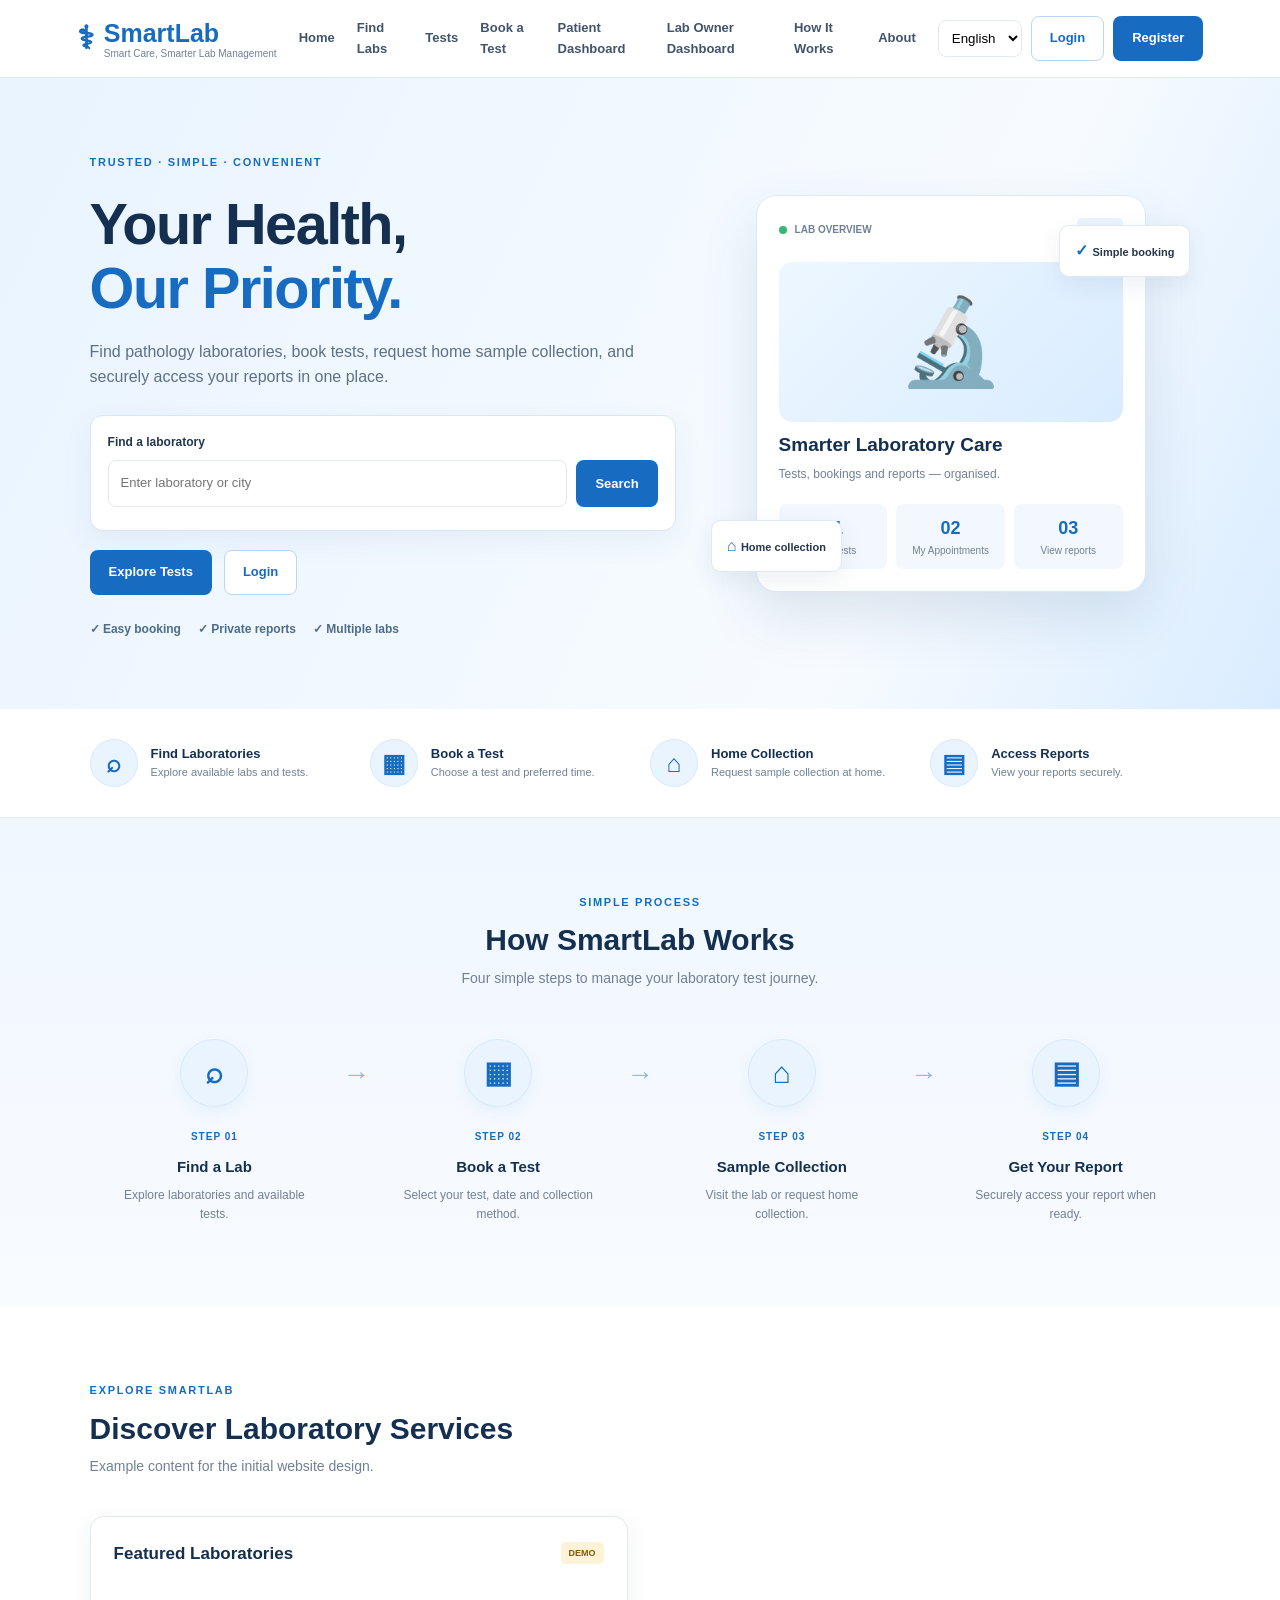
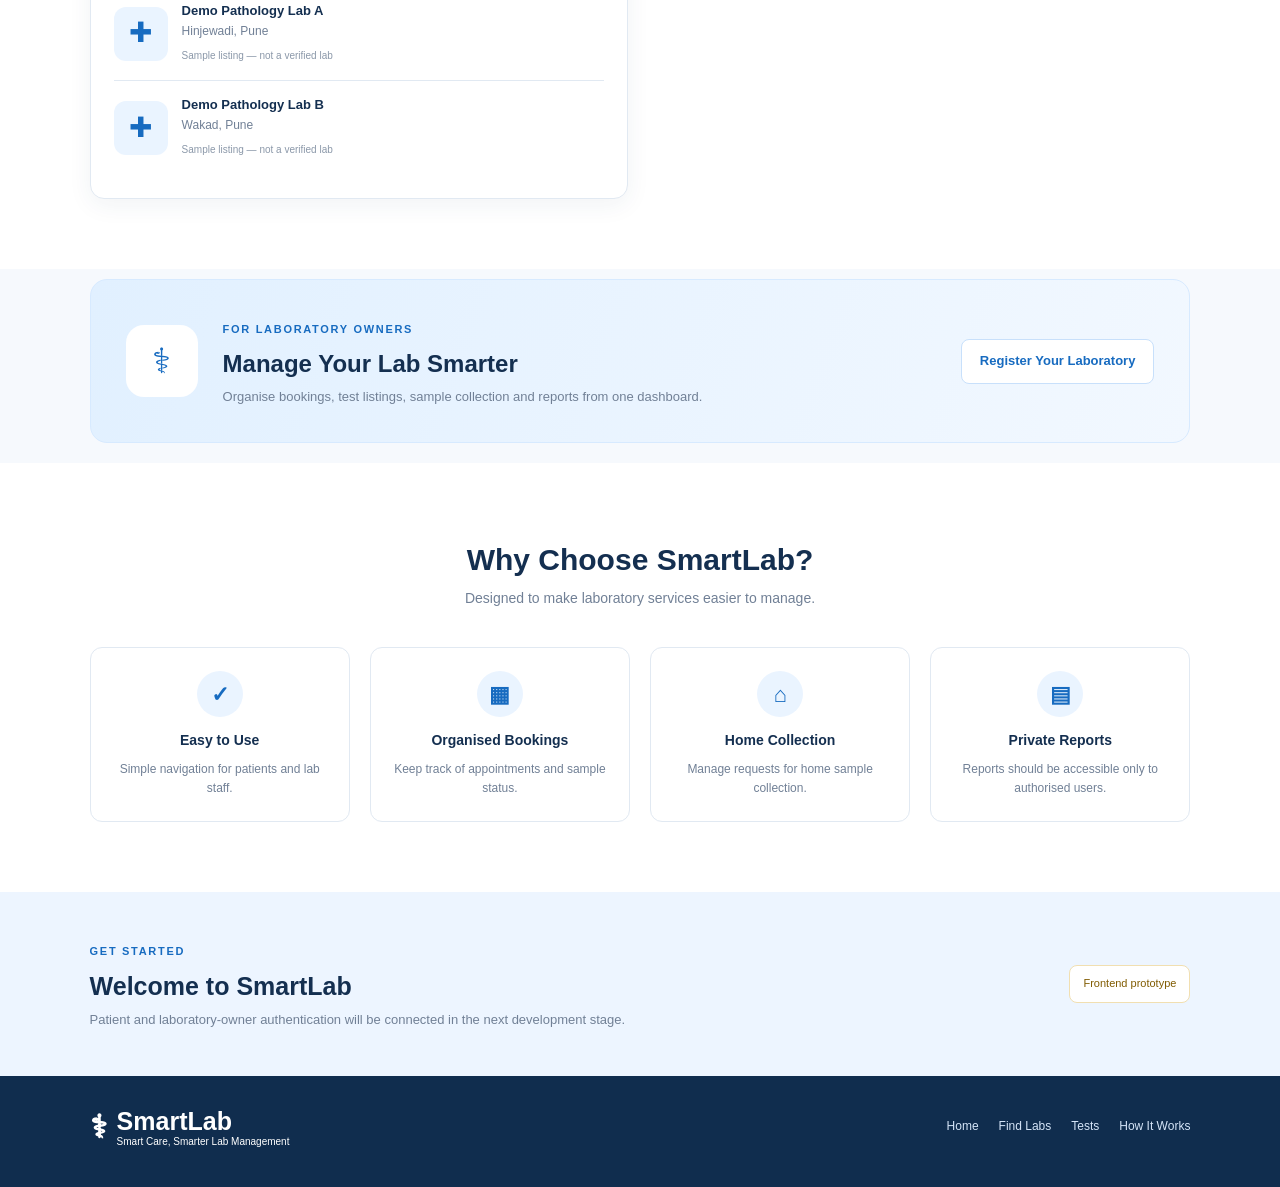
==== index.html @ 3036a4c1 "Update index.html" ====
<!DOCTYPE html>
<html lang="en">
<link rel="stylesheet" href="style.css">
<head>
  <meta charset="UTF-8">
  <meta name="viewport" content="width=device-width, initial-scale=1.0">
  <title>SmartLab | Smart Healthcare</title>
  <link rel="stylesheet" href="style.css">
</head>
  <script src="script.js"></script>
</body>
</html>
<body>

<header class="navbar">
  <a class="logo" href="#home">
    <span class="logo-icon">⚕</span>
    <span>SmartLab<small>Smart Care, Smarter Lab Management</small></span>
  </a>

  
<nav>
  <a href="#home" data-translate="home">Home</a>
  <a href="#labs" data-translate="findLabs">Find Labs</a>
  <a href="tests.html" data-translate="tests">Tests</a>
  <a href="booking.html" data-translate="bookTest">Book a Test</a>
  <a href="patient-dashboard.html" data-translate="patientDashboard">Patient Dashboard</a>
  <a href="lab-dashboard.html" data-translate="labDashboard">Lab Owner Dashboard</a>
  <a href="#workflow" data-translate="howItWorks">How It Works</a>
  <a href="#about" data-translate="about">About</a>
</nav>


  <div class="nav-actions">
   
<select id="languageSelect" aria-label="Select language">
  <option value="en">English</option>
  <option value="mr">मराठी</option>
  <option value="hi">हिन्दी</option>
</select>

    <a class="btn outline" href="#login">Login</a>
    <a class="btn primary" href="#login">Register</a>
  </div>
</header>

<main>
  <section class="hero" id="home">
    <div class="hero-content">
      <span class="eyebrow">TRUSTED · SIMPLE · CONVENIENT</span>
      
<h1 data-translate="heading">Your Health,<br><span>Our Priority.</span></h1>

<p data-translate="description">
  Find pathology laboratories, book tests, request home sample collection, and securely access your reports in one place.
</p>


      <div class="search-panel">
        <label for="labSearch">Find a laboratory</label>
        <div class="search-row">
          <input id="labSearch" type="text" placeholder="Enter laboratory or city">
          <button class="btn primary" id="searchButton">Search</button>
        </div>
        <small id="searchMessage" aria-live="polite"></small>
      </div>

      <div class="hero-actions">
        <a class="btn primary" href="tests.html" data-translate="bookTest">Explore Tests</a>
        <a class="btn outline" href="#login" data-translate="login">Login</a>
      </div>

      <div class="trust-line">
        <span>✓ Easy booking</span>
        <span>✓ Private reports</span>
        <span>✓ Multiple labs</span>
      </div>
    </div>

    <div class="hero-visual">
      <div class="visual-circle"></div>
      <div class="lab-illustration">
        <div class="illustration-top">
          <span class="status-dot"></span>
          <span>LAB OVERVIEW</span>
          <span class="live-label">DEMO</span>
        </div>
        <div class="microscope">🔬</div>
        <div class="visual-title">Smarter Laboratory Care</div>
        <p>Tests, bookings and reports — organised.</p>
        <div class="mini-stats">
          <div><strong>01</strong><small>Book tests</small></div>
          <div><strong>02</strong><small>My Appointments</small></div>
          <div><strong>03</strong><small>View reports</small></div>
        </div>
      </div>
      <div class="floating-card card-one">✓ <span>Simple booking</span></div>
      <div class="floating-card card-two">⌂ <span>Home collection</span></div>
    </div>
  </section>

  <section class="quick-features">
    <article><span class="feature-icon">⌕</span><div><h3>Find Laboratories</h3><p>Explore available labs and tests.</p></div></article>
    <article><span class="feature-icon">▦</span><div><h3>Book a Test</h3><p>Choose a test and preferred time.</p></div></article>
    <article><span class="feature-icon">⌂</span><div><h3>Home Collection</h3><p>Request sample collection at home.</p></div></article>
    <article><span class="feature-icon">▤</span><div><h3>Access Reports</h3><p>View your reports securely.</p></div></article>
  </section>

  <section class="section workflow-section" id="workflow">
    <div class="section-heading">
      <span class="eyebrow">SIMPLE PROCESS</span>
      <h2 data-translate="howItWorks">How SmartLab Works</h2>
      <p>Four simple steps to manage your laboratory test journey.</p>
    </div>

    <div class="workflow">
      <article class="step">
        <div class="step-icon">⌕</div>
        <span class="step-number">STEP 01</span>
        <h3>Find a Lab</h3>
        <p>Explore laboratories and available tests.</p>
      </article>

      <div class="step-arrow" aria-hidden="true">→</div>

      <article class="step">
        <div class="step-icon">▦</div>
        <span class="step-number">STEP 02</span>
        <h3>Book a Test</h3>
        <p>Select your test, date and collection method.</p>
      </article>

      <div class="step-arrow" aria-hidden="true">→</div>

      <article class="step">
        <div class="step-icon">⌂</div>
        <span class="step-number">STEP 03</span>
        <h3>Sample Collection</h3>
        <p>Visit the lab or request home collection.</p>
      </article>

      <div class="step-arrow" aria-hidden="true">→</div>

      <article class="step">
        <div class="step-icon">▤</div>
        <span class="step-number">STEP 04</span>
        <h3>Get Your Report</h3>
        <p>Securely access your report when ready.</p>
      </article>
    </div>
  </section>

  <section class="section discovery-section" id="labs">
    <div class="section-heading left-heading">
      <span class="eyebrow">EXPLORE SMARTLAB</span>
      <h2>Discover Laboratory Services</h2>
      <p>Example content for the initial website design.</p>
    </div>

    <div class="discovery-grid">
      <div class="panel">
        <div class="panel-heading">
          <h3>Featured Laboratories</h3>
          <span class="demo-badge">DEMO</span>
        </div>
        <article class="lab-card">
          <div class="lab-symbol">✚</div>
          <div class="lab-info">
            <h4>Demo Pathology Lab A</h4>
            <p>Hinjewadi, Pune</p>
            <small>Sample listing — not a verified lab</small>
          </div>
        </article>
        <article class="lab-card">
          <div class="lab-symbol">✚</div>
          <div class="lab-info">
            <h4>Demo Pathology Lab B</h4>
            <p>Wakad, Pune</p>
            <small>Sample listing — not a verified lab</small>
          </div>
        </article>
      </div>

      
    </div>
  </section>

  <section class="owner-banner" id="about">
    <div class="owner-symbol">⚕</div>
    <div>
      <span class="eyebrow">FOR LABORATORY OWNERS</span>
      <h2>Manage Your Lab Smarter</h2>
      <p>Organise bookings, test listings, sample collection and reports from one dashboard.</p>
    </div>
    <a href="#login" class="btn white-btn">Register Your Laboratory</a>
  </section>

  <section class="section benefits">
    <div class="section-heading">
      <h2>Why Choose SmartLab?</h2>
      <p>Designed to make laboratory services easier to manage.</p>
    </div>
    <div class="benefit-grid">
      <article><span>✓</span><h3>Easy to Use</h3><p>Simple navigation for patients and lab staff.</p></article>
      <article><span>▦</span><h3>Organised Bookings</h3><p>Keep track of appointments and sample status.</p></article>
      <article><span>⌂</span><h3>Home Collection</h3><p>Manage requests for home sample collection.</p></article>
      <article><span>▤</span><h3>Private Reports</h3><p>Reports should be accessible only to authorised users.</p></article>
    </div>
  </section>

  <section class="login-area" id="login">
    <div>
      <span class="eyebrow">GET STARTED</span>
      <h2>Welcome to SmartLab</h2>
      <p>Patient and laboratory-owner authentication will be connected in the next development stage.</p>
    </div>
    <span class="setup-label">Frontend prototype</span>
  </section>
</main>

<footer>
  <div class="footer-main">
    <a class="logo footer-logo" href="#home">
      <span class="logo-icon">⚕</span>
      <span>SmartLab<small>Smart Care, Smarter Lab Management</small></span>
    </a>
    <div class="footer-links">
  <a href="#home" data-translate="home">Home</a>
  <a href="#labs" data-translate="findLabs">Find Labs</a>
  <a href="tests.html" data-translate="tests">Tests</a>
  <a href="#workflow" data-translate="howItWorks">How It Works</a>
</div>
  </div>
  <div
---- style.css ----
* {
  box-sizing: border-box;
  margin: 0;
  padding: 0;
}

:root {
  --blue: #176bc0;
  --blue-dark: #103c68;
  --navy: #142f50;
  --pale: #eaf4ff;
  --bg: #f6f9fd;
  --white: #ffffff;
  --text: #25364d;
  --muted: #718096;
  --border: #e1e9f2;
}

html {
  scroll-behavior: smooth;
  scroll-padding-top: 95px;
}

body {
  font-family: "Segoe UI", Arial, sans-serif;
  color: var(--text);
  background: var(--bg);
  line-height: 1.6;
}

a {
  text-decoration: none;
  color: inherit;
}

.navbar {
  min-height: 78px;
  padding: 14px 6%;
  display: flex;
  align-items: center;
  justify-content: space-between;
  gap: 22px;
  background: white;
  border-bottom: 1px solid var(--border);
  position: sticky;
  top: 0;
  z-index: 10;
}

.logo {
  display: flex;
  align-items: center;
  gap: 10px;
  color: var(--blue);
  font-size: 25px;
  font-weight: 800;
  line-height: 1.2;
  white-space: nowrap;
}

.logo-icon {
  font-size: 32px;
}

.logo small {
  display: block;
  font-size: 10px;
  font-weight: 500;
  color: var(--muted);
  letter-spacing: 0;
}

.navbar nav {
  display: flex;
  gap: 22px;
  align-items: center;
}

.navbar nav a {
  font-size: 13px;
  font-weight: 600;
  color: #42546b;
}

.navbar nav a:hover,
.footer-links a:hover {
  color: var(--blue);
}

.nav-actions {
  display: flex;
  align-items: center;
  gap: 9px;
}

#languageSelect {
  max-width: 125px;
  padding: 9px;
  border: 1px solid var(--border);
  border-radius: 8px;
  background: white;
}

.btn {
  display: inline-flex;
  justify-content: center;
  align-items: center;
  padding: 11px 18px;
  border-radius: 8px;
  font-size: 13px;
  font-weight: 700;
  cursor: pointer;
  transition: 0.2s ease;
  border: 1px solid transparent;
}

.btn:hover {
  transform: translateY(-2px);
}

.primary {
  color: white;
  background: var(--blue);
}

.primary:hover {
  background: #10579e;
}

.outline {
  color: var(--blue);
  background: white;
  border-color: #b9d7f8;
}

.hero {
  padding: 70px 7%;
  display: grid;
  grid-template-columns: 1.1fr 0.9fr;
  gap: 35px;
  align-items: center;
  overflow: hidden;
  background: linear-gradient(115deg, #e9f4ff, #f7fbff 70%, #d9ecff);
}

.hero-content {
  max-width: 630px;
}

.eyebrow {
  color: var(--blue);
  font-size: 11px;
  font-weight: 800;
  letter-spacing: 1.7px;
}

.hero h1 {
  color: var(--navy);
  font-size: clamp(38px, 4.5vw, 58px);
  line-height: 1.12;
  margin: 18px 0;
  letter-spacing: -1.5px;
}

.hero h1 span {
  color: var(--blue);
}

.hero-content > p {
  color: #5e7087;
  font-size: 16px;
  max-width: 560px;
  margin-bottom: 25px;
}

.search-panel {
  background: white;
  padding: 17px;
  border: 1px solid #d8e7f7;
  border-radius: 13px;
  box-shadow: 0 10px 30px #315b8a12;
}

.search-panel label {
  display: block;
  font-size: 12px;
  font-weight: 700;
  margin-bottom: 8px;
}

.search-row {
  display: flex;
  gap: 9px;
}

.search-row input {
  width: 100%;
  min-width: 0;
  padding: 12px;
  border: 1px solid var(--border);
  border-radius: 8px;
  outline-color: var(--blue);
  font: inherit;
  font-size: 13px;
}

#searchMessage {
  display: block;
  color: var(--muted);
  margin-top: 6px;
}

.hero-actions {
  display: flex;
  flex-wrap: wrap;
  gap: 12px;
  margin-top: 19px;
}

.trust-line {
  display: flex;
  flex-wrap: wrap;
  gap: 17px;
  margin-top: 25px;
  color: #4e6c89;
  font-size: 12px;
  font-weight: 600;
}

.hero-visual {
  position: relative;
  min-height: 350px;
  display: flex;
  align-items: center;
  justify-content: center;
}

.visual-circle {
  position: absolute;
  width: 310px;
  height: 310px;
  border-radius: 50%;
  background: linear-gradient(135deg, #cbe6ff, #8bc9fa);
  opacity: 0.65;
}

.lab-illustration {
  position: relative;
  z-index: 1;
  width: min(100%, 390px);
  padding: 22px;
  background: white;
  border: 1px solid #dbeafa;
  border-radius: 20px;
  box-shadow: 0 25px 55px #23456c20;
}

.illustration-top {
  display: flex;
  align-items: center;
  gap: 8px;
  color: var(--muted);
  font-size: 10px;
  font-weight: 800;
}

.status-dot {
  width: 8px;
  height: 8px;
  border-radius: 50%;
  background: #35b77a;
}

.live-label {
  margin-left: auto;
  color: var(--blue);
  background: var(--pale);
  padding: 4px 8px;
  border-radius: 5px;
}

.microscope {
  margin: 20px 0 8px;
  padding: 12px;
  border-radius: 14px;
  text-align: center;
  background: linear-gradient(135deg, #edf7ff, #d9ecff);
  font-size: 85px;
}

.visual-title {
  font-size: 19px;
  font-weight: 800;
  color: var(--navy);
}

.lab-illustration > p {
  font-size: 12px;
  color: var(--muted);
  margin-top: 4px;
}

.mini-stats {
  display: grid;
  grid-template-columns: repeat(3, 1fr);
  gap: 9px;
  margin-top: 20px;
}

.mini-stats div {
  padding: 10px 5px;
  background: #f3f8fe;
  border-radius: 8px;
  text-align: center;
}

.mini-stats strong,
.mini-stats small {
  display: block;
}

.mini-stats strong {
  color: var(--blue);
  font-size: 18px;
}

.mini-stats small {
  color: var(--muted);
  font-size: 10px;
}

.floating-card {
  position: absolute;
  z-index: 2;
  background: white;
  padding: 12px 15px;
  border: 1px solid var(--border);
  border-radius: 10px;
  box-shadow: 0 8px 25px #23456c15;
  color: var(--blue);
  font-weight: 800;
}

.floating-card span {
  color: var(--text);
  font-size: 11px;
}

.card-one {
  top: 30px;
  right: 0;
}

.card-two {
  bottom: 20px;
  left: 0;
}

.quick-features {
  display: grid;
  grid-template-columns: repeat(4, 1fr);
  gap: 20px;
  padding: 30px 7%;
  background: white;
  border-bottom: 1px solid var(--border);
}

.quick-features article {
  display: flex;
  align-items: center;
  gap: 13px;
}

.feature-icon,
.step-icon {
  flex-shrink: 0;
  display: grid;
  place-items: center;
  color: var(--blue);
  background: var(--pale);
  border: 1px solid #d6eaff;
  border-radius: 50%;
  font-weight: 800;
}

.feature-icon {
  width: 48px;
  height: 48px;
  font-size: 25px;
}

.quick-features h3 {
  font-size: 13px;
  color: var(--navy);
}

.quick-features p {
  font-size: 11px;
  color: var(--muted);
}

.section {
  padding: 70px 7%;
}

.workflow-section {
  background: linear-gradient(180deg, #f0f7ff, #f8fbff);
}

.section-heading {
  text-align: center;
  margin: 0 auto 38px;
}

.section-heading h2,
.owner-banner h2,
.login-area h2 {
  color: var(--navy);
  font-size: 30px;
  margin: 8px 0;
  line-height: 1.25;
}

.section-heading > p {
  color: var(--muted);
  font-size: 14px;
}

.workflow {
  display: grid;
  grid-template-columns: 1fr auto 1fr auto 1fr auto 1fr;
  align-items: start;
  gap: 14px;
  max-width: 1080px;
  margin: 0 auto;
}

.step {
  text-align: center;
  padding: 12px;
}

.step-icon {
  width: 68px;
  height: 68px;
  margin: 0 auto 15px;
  font-size: 30px;
  box-shadow: 0 6px 15px #176bc012;
}

.step-number {
  color: var(--blue);
  font-size: 10px;
  font-weight: 800;
  letter-spacing: 1px;
}

.step h3 {
  color: var(--navy);
  font-size: 15px;
  margin: 7px 0;
}

.step p {
  color: var(--muted);
  font-size: 12px;
}

.step-arrow {
  color: #91b7df;
  font-size: 27px;
  padding-top: 26px;
}

.discovery-section {
  background: white;
}

.left-heading {
  text-align: left;
  margin-left: 0;
}

.discovery-grid {
  display: grid;
  grid-template-columns: 1fr 1fr;
  gap: 25px;
}

.panel {
  padding: 23px;
  background: white;
  border: 1px solid var(--border);
  border-radius: 14px;
  box-shadow: 0 6px 24px #193b6010;
  min-width: 0;
}

.panel-heading {
  display: flex;
  justify-content: space-between;
  align-items: center;
  gap: 10px;
  margin-bottom: 20px;
}

.panel-heading h3 {
  font-size: 17px;
  color: var(--navy);
}

.demo-badge {
  background: #fff3d7;
  color: #865a00;
  padding: 4px 8px;
  border-radius: 5px;
  font-size: 9px;
  font-weight: 800;
}

.lab-card {
  display: flex;
  align-items: center;
  gap: 14px;
  padding: 14px 0;
  border-bottom: 1px solid var(--border);
}

.lab-card:last-child {
  border-bottom: none;
}

.lab-symbol {
  display: grid;
  place-items: center;
  flex-shrink: 0;
  width: 54px;
  height: 54px;
  border-radius: 12px;
  background: var(--pale);
  color: var(--blue);
  font-size: 28px;
}

.lab-info h4,
.test-row h4 {
  font-size: 13px;
  color: var(--navy);
}

.lab-info p {
  color: var(--muted);
  font-size: 12px;
}

.lab-info small,
.test-row small {
  color: #8b98a9;
  font-size: 10px;
}

.test-row {
  display: flex;
  align-items: center;
  gap: 12px;
  padding: 14px 0;
  border-bottom: 1px solid var(--border);
}

.test-icon {
  display: grid;
  place-items: center;
  width: 40px;
  height: 40px;
  flex-shrink: 0;
  border-radius: 10px;
  background: #f0f6ff;
}

.test-row div {
  flex: 1;
}

.test-row strong {
  color: var(--blue);
  font-size: 11px;
}

.panel-note {
  margin-top: 15px;
  color: var(--muted);
  font-size: 11px;
}

.owner-banner {
  display: flex;
  align-items: center;
  gap: 25px;
  margin: 10px 7% 20px;
  padding: 35px;
  border-radius: 17px;
  background: linear-gradient(110deg, #e1f0ff, #f2f8ff);
  border: 1px solid #d7eaff;
}

.owner-symbol {
  display: grid;
  place-items: center;
  flex-shrink: 0;
  width: 72px;
  height: 72px;
  border-radius: 18px;
  background: white;
  color: var(--blue);
  font-size: 35px;
}

.owner-banner h2 {
  font-size: 24px;
}

.owner-banner p {
  max-width: 560px;
  color: var(--muted);
  font-size: 13px;
}

.owner-banner .btn {
  margin-left: auto;
  white-space: nowrap;
}

.white-btn {
  background: white;
  color: var(--blue);
  border: 1px solid #c8e0fb;
}

.benefits {
  background: white;
}

.benefit-grid {
  display: grid;
  grid-template-columns: repeat(4, 1fr);
  gap: 20px;
}

.benefit-grid article {
  padding: 23px 17px;
  text-align: center;
  border: 1px solid var(--border);
  border-radius: 12px;
}

.benefit-grid article > span {
  display: grid;
  place-items: center;
  width: 46px;
  height: 46px;
  margin: 0 auto 12px;
  border-radius: 50%;
  background: var(--pale);
  color: var(--blue);
  font-size: 22px;
  font-weight: 800;
}

.benefit-grid h3 {
  color: var(--navy);
  font-size: 14px;
}

.benefit-grid p {
  color: var(--muted);
  font-size: 12px;
  margin-top: 8px;
}

.login-area {
  display: flex;
  align-items: center;
  justify-content: space-between;
  gap: 25px;
  padding: 45px 7%;
  background: #edf5ff;
}

.login-area h2 {
  font-size: 25px;
}

.login-area p {
  color: var(--muted);
  font-size: 13px;
  max-width: 650px;
}

.setup-label {
  padding: 9px 13px;
  background: white;
  color: #805b00;
  border: 1px solid #f1dfb1;
  border-radius: 8px;
  font-size: 11px;
  white-space: nowrap;
}

footer {
  padding: 30px 7% 15px;
  background: #102d4e;
  color: white;
}

.footer-main {
  display: flex;
  justify-content: space-between;
  align-items: center;
  gap: 25px;
  padding-bottom: 24px;
}

.footer-logo,
.footer-logo small {
  color: white;
}

.footer-links {
  display: flex;
  flex-wrap: wrap;
  gap: 20px;
}

.footer-links a {
  color: #d5e5f8;
  font-size: 12px;
}

.footer-bottom {
  display: flex;
  justify-content: space-between;
  flex-wrap: wrap;
  gap: 12px;
  padding-top: 15px;
  border-top: 1px solid #ffffff25;
  color: #c4d5e8;
  font-size: 10px;
}

@media (max-width: 1050px) {
  .navbar {
    flex-wrap: wrap;
  }

  .navbar nav {
    order: 3;
    width: 100%;
    justify-content: center;
  }

  .quick-features {
    grid-template-columns: repeat(2, 1fr);
  }

  .owner-banner {
    flex-wrap: wrap;
  }

  .owner-banner .btn {
    margin-left: 0;
  }
}

@media (max-width: 700px) {
  .hero {
    grid-template-columns: 1fr;
    padding: 50px 6%;
  }

  .hero-visual {
    min-height: 330px;
  }

  .quick-features {
    padding: 25px 6%;
    gap: 20px 12px;
  }

  .quick-features article {
    align-items: flex-start;
  }

  .feature-icon {
    width: 39px;
    height: 39px;
  }

  .workflow {
    grid-template-columns: 1fr;
    gap: 4px;
  }

  .step {
    max-width: 340px;
    margin: auto;
  }

  .step-arrow {
    text-align: center;
    padding: 0;
    transform: rotate(90deg);
  }

  .discovery-grid {
    grid-template-columns: 1fr;
  }

  .benefit-grid {
    grid-template-columns: repeat(2, 1fr);
  }

  .owner-banner {
    margin: 10px 5%;
    padding: 25px;
  }

  .login-area,
  .footer-main {
    align-items: flex-start;
    flex-direction: column;
  }

  .section {
    padding: 50px 6%;
  }
}

@media (max-width: 450px) {
  .navbar {
    padding: 13px 5%;
  }

  .navbar nav {
    justify-content: flex-start;
    overflow-x: auto;
    padding-bottom: 5px;
  }

  .navbar nav a {
    white-space: nowrap;
  }

  .nav-actions {
    width: 100%;
  }

  .nav-actions .btn {
    flex: 1;
  }

  .hero h1 {
    font-size: 39px;
  }

  .search-row {
    flex-direction: column;
  }

  .search-row .btn {
    width: 100%;
  }

  .trust-line {
    gap: 8px 13px;
  }

  .quick-features {
    grid-template-columns: 1fr;
  }

  .benefit-grid {
    grid-template-columns: 1fr;
  }

  .owner-banner {
    align-items: flex-start;
    flex-direction: column;
  }

  .footer-links {
    gap: 13px;
  }

  .footer-bottom {
    flex-direction: column;
  }
}
.back-navigation {
  margin: 15px 20px;
}

.back-navigation button {
  padding: 9px 16px;
  border: 1px solid #4f79a7;
  border-radius: 6px;
  background: red;
  color: #315d8a;
  cursor: pointer;
  font-size: 15px;
}

.back-navigation button:hover {
  background: #eaf1f8;
}
/* Move Home Collection card to the side */
.home-collection-card {
  position: absolute;
  right: -40px;
  bottom: 30px;
  z-index: 2;
}
---- style.css ----
* {
  box-sizing: border-box;
  margin: 0;
  padding: 0;
}

:root {
  --blue: #176bc0;
  --blue-dark: #103c68;
  --navy: #142f50;
  --pale: #eaf4ff;
  --bg: #f6f9fd;
  --white: #ffffff;
  --text: #25364d;
  --muted: #718096;
  --border: #e1e9f2;
}

html {
  scroll-behavior: smooth;
  scroll-padding-top: 95px;
}

body {
  font-family: "Segoe UI", Arial, sans-serif;
  color: var(--text);
  background: var(--bg);
  line-height: 1.6;
}

a {
  text-decoration: none;
  color: inherit;
}

.navbar {
  min-height: 78px;
  padding: 14px 6%;
  display: flex;
  align-items: center;
  justify-content: space-between;
  gap: 22px;
  background: white;
  border-bottom: 1px solid var(--border);
  position: sticky;
  top: 0;
  z-index: 10;
}

.logo {
  display: flex;
  align-items: center;
  gap: 10px;
  color: var(--blue);
  font-size: 25px;
  font-weight: 800;
  line-height: 1.2;
  white-space: nowrap;
}

.logo-icon {
  font-size: 32px;
}

.logo small {
  display: block;
  font-size: 10px;
  font-weight: 500;
  color: var(--muted);
  letter-spacing: 0;
}

.navbar nav {
  display: flex;
  gap: 22px;
  align-items: center;
}

.navbar nav a {
  font-size: 13px;
  font-weight: 600;
  color: #42546b;
}

.navbar nav a:hover,
.footer-links a:hover {
  color: var(--blue);
}

.nav-actions {
  display: flex;
  align-items: center;
  gap: 9px;
}

#languageSelect {
  max-width: 125px;
  padding: 9px;
  border: 1px solid var(--border);
  border-radius: 8px;
  background: white;
}

.btn {
  display: inline-flex;
  justify-content: center;
  align-items: center;
  padding: 11px 18px;
  border-radius: 8px;
  font-size: 13px;
  font-weight: 700;
  cursor: pointer;
  transition: 0.2s ease;
  border: 1px solid transparent;
}

.btn:hover {
  transform: translateY(-2px);
}

.primary {
  color: white;
  background: var(--blue);
}

.primary:hover {
  background: #10579e;
}

.outline {
  color: var(--blue);
  background: white;
  border-color: #b9d7f8;
}

.hero {
  padding: 70px 7%;
  display: grid;
  grid-template-columns: 1.1fr 0.9fr;
  gap: 35px;
  align-items: center;
  overflow: hidden;
  background: linear-gradient(115deg, #e9f4ff, #f7fbff 70%, #d9ecff);
}

.hero-content {
  max-width: 630px;
}

.eyebrow {
  color: var(--blue);
  font-size: 11px;
  font-weight: 800;
  letter-spacing: 1.7px;
}

.hero h1 {
  color: var(--navy);
  font-size: clamp(38px, 4.5vw, 58px);
  line-height: 1.12;
  margin: 18px 0;
  letter-spacing: -1.5px;
}

.hero h1 span {
  color: var(--blue);
}

.hero-content > p {
  color: #5e7087;
  font-size: 16px;
  max-width: 560px;
  margin-bottom: 25px;
}

.search-panel {
  background: white;
  padding: 17px;
  border: 1px solid #d8e7f7;
  border-radius: 13px;
  box-shadow: 0 10px 30px #315b8a12;
}

.search-panel label {
  display: block;
  font-size: 12px;
  font-weight: 700;
  margin-bottom: 8px;
}

.search-row {
  display: flex;
  gap: 9px;
}

.search-row input {
  width: 100%;
  min-width: 0;
  padding: 12px;
  border: 1px solid var(--border);
  border-radius: 8px;
  outline-color: var(--blue);
  font: inherit;
  font-size: 13px;
}

#searchMessage {
  display: block;
  color: var(--muted);
  margin-top: 6px;
}

.hero-actions {
  display: flex;
  flex-wrap: wrap;
  gap: 12px;
  margin-top: 19px;
}

.trust-line {
  display: flex;
  flex-wrap: wrap;
  gap: 17px;
  margin-top: 25px;
  color: #4e6c89;
  font-size: 12px;
  font-weight: 600;
}

.hero-visual {
  position: relative;
  min-height: 350px;
  display: flex;
  align-items: center;
  justify-content: center;
}

.visual-circle {
  position: absolute;
  width: 310px;
  height: 310px;
  border-radius: 50%;
  background: linear-gradient(135deg, #cbe6ff, #8bc9fa);
  opacity: 0.65;
}

.lab-illustration {
  position: relative;
  z-index: 1;
  width: min(100%, 390px);
  padding: 22px;
  background: white;
  border: 1px solid #dbeafa;
  border-radius: 20px;
  box-shadow: 0 25px 55px #23456c20;
}

.illustration-top {
  display: flex;
  align-items: center;
  gap: 8px;
  color: var(--muted);
  font-size: 10px;
  font-weight: 800;
}

.status-dot {
  width: 8px;
  height: 8px;
  border-radius: 50%;
  background: #35b77a;
}

.live-label {
  margin-left: auto;
  color: var(--blue);
  background: var(--pale);
  padding: 4px 8px;
  border-radius: 5px;
}

.microscope {
  margin: 20px 0 8px;
  padding: 12px;
  border-radius: 14px;
  text-align: center;
  background: linear-gradient(135deg, #edf7ff, #d9ecff);
  font-size: 85px;
}

.visual-title {
  font-size: 19px;
  font-weight: 800;
  color: var(--navy);
}

.lab-illustration > p {
  font-size: 12px;
  color: var(--muted);
  margin-top: 4px;
}

.mini-stats {
  display: grid;
  grid-template-columns: repeat(3, 1fr);
  gap: 9px;
  margin-top: 20px;
}

.mini-stats div {
  padding: 10px 5px;
  background: #f3f8fe;
  border-radius: 8px;
  text-align: center;
}

.mini-stats strong,
.mini-stats small {
  display: block;
}

.mini-stats strong {
  color: var(--blue);
  font-size: 18px;
}

.mini-stats small {
  color: var(--muted);
  font-size: 10px;
}

.floating-card {
  position: absolute;
  z-index: 2;
  background: white;
  padding: 12px 15px;
  border: 1px solid var(--border);
  border-radius: 10px;
  box-shadow: 0 8px 25px #23456c15;
  color: var(--blue);
  font-weight: 800;
}

.floating-card span {
  color: var(--text);
  font-size: 11px;
}

.card-one {
  top: 30px;
  right: 0;
}

.card-two {
  bottom: 20px;
  left: 0;
}

.quick-features {
  display: grid;
  grid-template-columns: repeat(4, 1fr);
  gap: 20px;
  padding: 30px 7%;
  background: white;
  border-bottom: 1px solid var(--border);
}

.quick-features article {
  display: flex;
  align-items: center;
  gap: 13px;
}

.feature-icon,
.step-icon {
  flex-shrink: 0;
  display: grid;
  place-items: center;
  color: var(--blue);
  background: var(--pale);
  border: 1px solid #d6eaff;
  border-radius: 50%;
  font-weight: 800;
}

.feature-icon {
  width: 48px;
  height: 48px;
  font-size: 25px;
}

.quick-features h3 {
  font-size: 13px;
  color: var(--navy);
}

.quick-features p {
  font-size: 11px;
  color: var(--muted);
}

.section {
  padding: 70px 7%;
}

.workflow-section {
  background: linear-gradient(180deg, #f0f7ff, #f8fbff);
}

.section-heading {
  text-align: center;
  margin: 0 auto 38px;
}

.section-heading h2,
.owner-banner h2,
.login-area h2 {
  color: var(--navy);
  font-size: 30px;
  margin: 8px 0;
  line-height: 1.25;
}

.section-heading > p {
  color: var(--muted);
  font-size: 14px;
}

.workflow {
  display: grid;
  grid-template-columns: 1fr auto 1fr auto 1fr auto 1fr;
  align-items: start;
  gap: 14px;
  max-width: 1080px;
  margin: 0 auto;
}

.step {
  text-align: center;
  padding: 12px;
}

.step-icon {
  width: 68px;
  height: 68px;
  margin: 0 auto 15px;
  font-size: 30px;
  box-shadow: 0 6px 15px #176bc012;
}

.step-number {
  color: var(--blue);
  font-size: 10px;
  font-weight: 800;
  letter-spacing: 1px;
}

.step h3 {
  color: var(--navy);
  font-size: 15px;
  margin: 7px 0;
}

.step p {
  color: var(--muted);
  font-size: 12px;
}

.step-arrow {
  color: #91b7df;
  font-size: 27px;
  padding-top: 26px;
}

.discovery-section {
  background: white;
}

.left-heading {
  text-align: left;
  margin-left: 0;
}

.discovery-grid {
  display: grid;
  grid-template-columns: 1fr 1fr;
  gap: 25px;
}

.panel {
  padding: 23px;
  background: white;
  border: 1px solid var(--border);
  border-radius: 14px;
  box-shadow: 0 6px 24px #193b6010;
  min-width: 0;
}

.panel-heading {
  display: flex;
  justify-content: space-between;
  align-items: center;
  gap: 10px;
  margin-bottom: 20px;
}

.panel-heading h3 {
  font-size: 17px;
  color: var(--navy);
}

.demo-badge {
  background: #fff3d7;
  color: #865a00;
  padding: 4px 8px;
  border-radius: 5px;
  font-size: 9px;
  font-weight: 800;
}

.lab-card {
  display: flex;
  align-items: center;
  gap: 14px;
  padding: 14px 0;
  border-bottom: 1px solid var(--border);
}

.lab-card:last-child {
  border-bottom: none;
}

.lab-symbol {
  display: grid;
  place-items: center;
  flex-shrink: 0;
  width: 54px;
  height: 54px;
  border-radius: 12px;
  background: var(--pale);
  color: var(--blue);
  font-size: 28px;
}

.lab-info h4,
.test-row h4 {
  font-size: 13px;
  color: var(--navy);
}

.lab-info p {
  color: var(--muted);
  font-size: 12px;
}

.lab-info small,
.test-row small {
  color: #8b98a9;
  font-size: 10px;
}

.test-row {
  display: flex;
  align-items: center;
  gap: 12px;
  padding: 14px 0;
  border-bottom: 1px solid var(--border);
}

.test-icon {
  display: grid;
  place-items: center;
  width: 40px;
  height: 40px;
  flex-shrink: 0;
  border-radius: 10px;
  background: #f0f6ff;
}

.test-row div {
  flex: 1;
}

.test-row strong {
  color: var(--blue);
  font-size: 11px;
}

.panel-note {
  margin-top: 15px;
  color: var(--muted);
  font-size: 11px;
}

.owner-banner {
  display: flex;
  align-items: center;
  gap: 25px;
  margin: 10px 7% 20px;
  padding: 35px;
  border-radius: 17px;
  background: linear-gradient(110deg, #e1f0ff, #f2f8ff);
  border: 1px solid #d7eaff;
}

.owner-symbol {
  display: grid;
  place-items: center;
  flex-shrink: 0;
  width: 72px;
  height: 72px;
  border-radius: 18px;
  background: white;
  color: var(--blue);
  font-size: 35px;
}

.owner-banner h2 {
  font-size: 24px;
}

.owner-banner p {
  max-width: 560px;
  color: var(--muted);
  font-size: 13px;
}

.owner-banner .btn {
  margin-left: auto;
  white-space: nowrap;
}

.white-btn {
  background: white;
  color: var(--blue);
  border: 1px solid #c8e0fb;
}

.benefits {
  background: white;
}

.benefit-grid {
  display: grid;
  grid-template-columns: repeat(4, 1fr);
  gap: 20px;
}

.benefit-grid article {
  padding: 23px 17px;
  text-align: center;
  border: 1px solid var(--border);
  border-radius: 12px;
}

.benefit-grid article > span {
  display: grid;
  place-items: center;
  width: 46px;
  height: 46px;
  margin: 0 auto 12px;
  border-radius: 50%;
  background: var(--pale);
  color: var(--blue);
  font-size: 22px;
  font-weight: 800;
}

.benefit-grid h3 {
  color: var(--navy);
  font-size: 14px;
}

.benefit-grid p {
  color: var(--muted);
  font-size: 12px;
  margin-top: 8px;
}

.login-area {
  display: flex;
  align-items: center;
  justify-content: space-between;
  gap: 25px;
  padding: 45px 7%;
  background: #edf5ff;
}

.login-area h2 {
  font-size: 25px;
}

.login-area p {
  color: var(--muted);
  font-size: 13px;
  max-width: 650px;
}

.setup-label {
  padding: 9px 13px;
  background: white;
  color: #805b00;
  border: 1px solid #f1dfb1;
  border-radius: 8px;
  font-size: 11px;
  white-space: nowrap;
}

footer {
  padding: 30px 7% 15px;
  background: #102d4e;
  color: white;
}

.footer-main {
  display: flex;
  justify-content: space-between;
  align-items: center;
  gap: 25px;
  padding-bottom: 24px;
}

.footer-logo,
.footer-logo small {
  color: white;
}

.footer-links {
  display: flex;
  flex-wrap: wrap;
  gap: 20px;
}

.footer-links a {
  color: #d5e5f8;
  font-size: 12px;
}

.footer-bottom {
  display: flex;
  justify-content: space-between;
  flex-wrap: wrap;
  gap: 12px;
  padding-top: 15px;
  border-top: 1px solid #ffffff25;
  color: #c4d5e8;
  font-size: 10px;
}

@media (max-width: 1050px) {
  .navbar {
    flex-wrap: wrap;
  }

  .navbar nav {
    order: 3;
    width: 100%;
    justify-content: center;
  }

  .quick-features {
    grid-template-columns: repeat(2, 1fr);
  }

  .owner-banner {
    flex-wrap: wrap;
  }

  .owner-banner .btn {
    margin-left: 0;
  }
}

@media (max-width: 700px) {
  .hero {
    grid-template-columns: 1fr;
    padding: 50px 6%;
  }

  .hero-visual {
    min-height: 330px;
  }

  .quick-features {
    padding: 25px 6%;
    gap: 20px 12px;
  }

  .quick-features article {
    align-items: flex-start;
  }

  .feature-icon {
    width: 39px;
    height: 39px;
  }

  .workflow {
    grid-template-columns: 1fr;
    gap: 4px;
  }

  .step {
    max-width: 340px;
    margin: auto;
  }

  .step-arrow {
    text-align: center;
    padding: 0;
    transform: rotate(90deg);
  }

  .discovery-grid {
    grid-template-columns: 1fr;
  }

  .benefit-grid {
    grid-template-columns: repeat(2, 1fr);
  }

  .owner-banner {
    margin: 10px 5%;
    padding: 25px;
  }

  .login-area,
  .footer-main {
    align-items: flex-start;
    flex-direction: column;
  }

  .section {
    padding: 50px 6%;
  }
}

@media (max-width: 450px) {
  .navbar {
    padding: 13px 5%;
  }

  .navbar nav {
    justify-content: flex-start;
    overflow-x: auto;
    padding-bottom: 5px;
  }

  .navbar nav a {
    white-space: nowrap;
  }

  .nav-actions {
    width: 100%;
  }

  .nav-actions .btn {
    flex: 1;
  }

  .hero h1 {
    font-size: 39px;
  }

  .search-row {
    flex-direction: column;
  }

  .search-row .btn {
    width: 100%;
  }

  .trust-line {
    gap: 8px 13px;
  }

  .quick-features {
    grid-template-columns: 1fr;
  }

  .benefit-grid {
    grid-template-columns: 1fr;
  }

  .owner-banner {
    align-items: flex-start;
    flex-direction: column;
  }

  .footer-links {
    gap: 13px;
  }

  .footer-bottom {
    flex-direction: column;
  }
}
.back-navigation {
  margin: 15px 20px;
}

.back-navigation button {
  padding: 9px 16px;
  border: 1px solid #4f79a7;
  border-radius: 6px;
  background: red;
  color: #315d8a;
  cursor: pointer;
  font-size: 15px;
}

.back-navigation button:hover {
  background: #eaf1f8;
}
/* Move Home Collection card to the side */
.home-collection-card {
  position: absolute;
  right: -40px;
  bottom: 30px;
  z-index: 2;
}
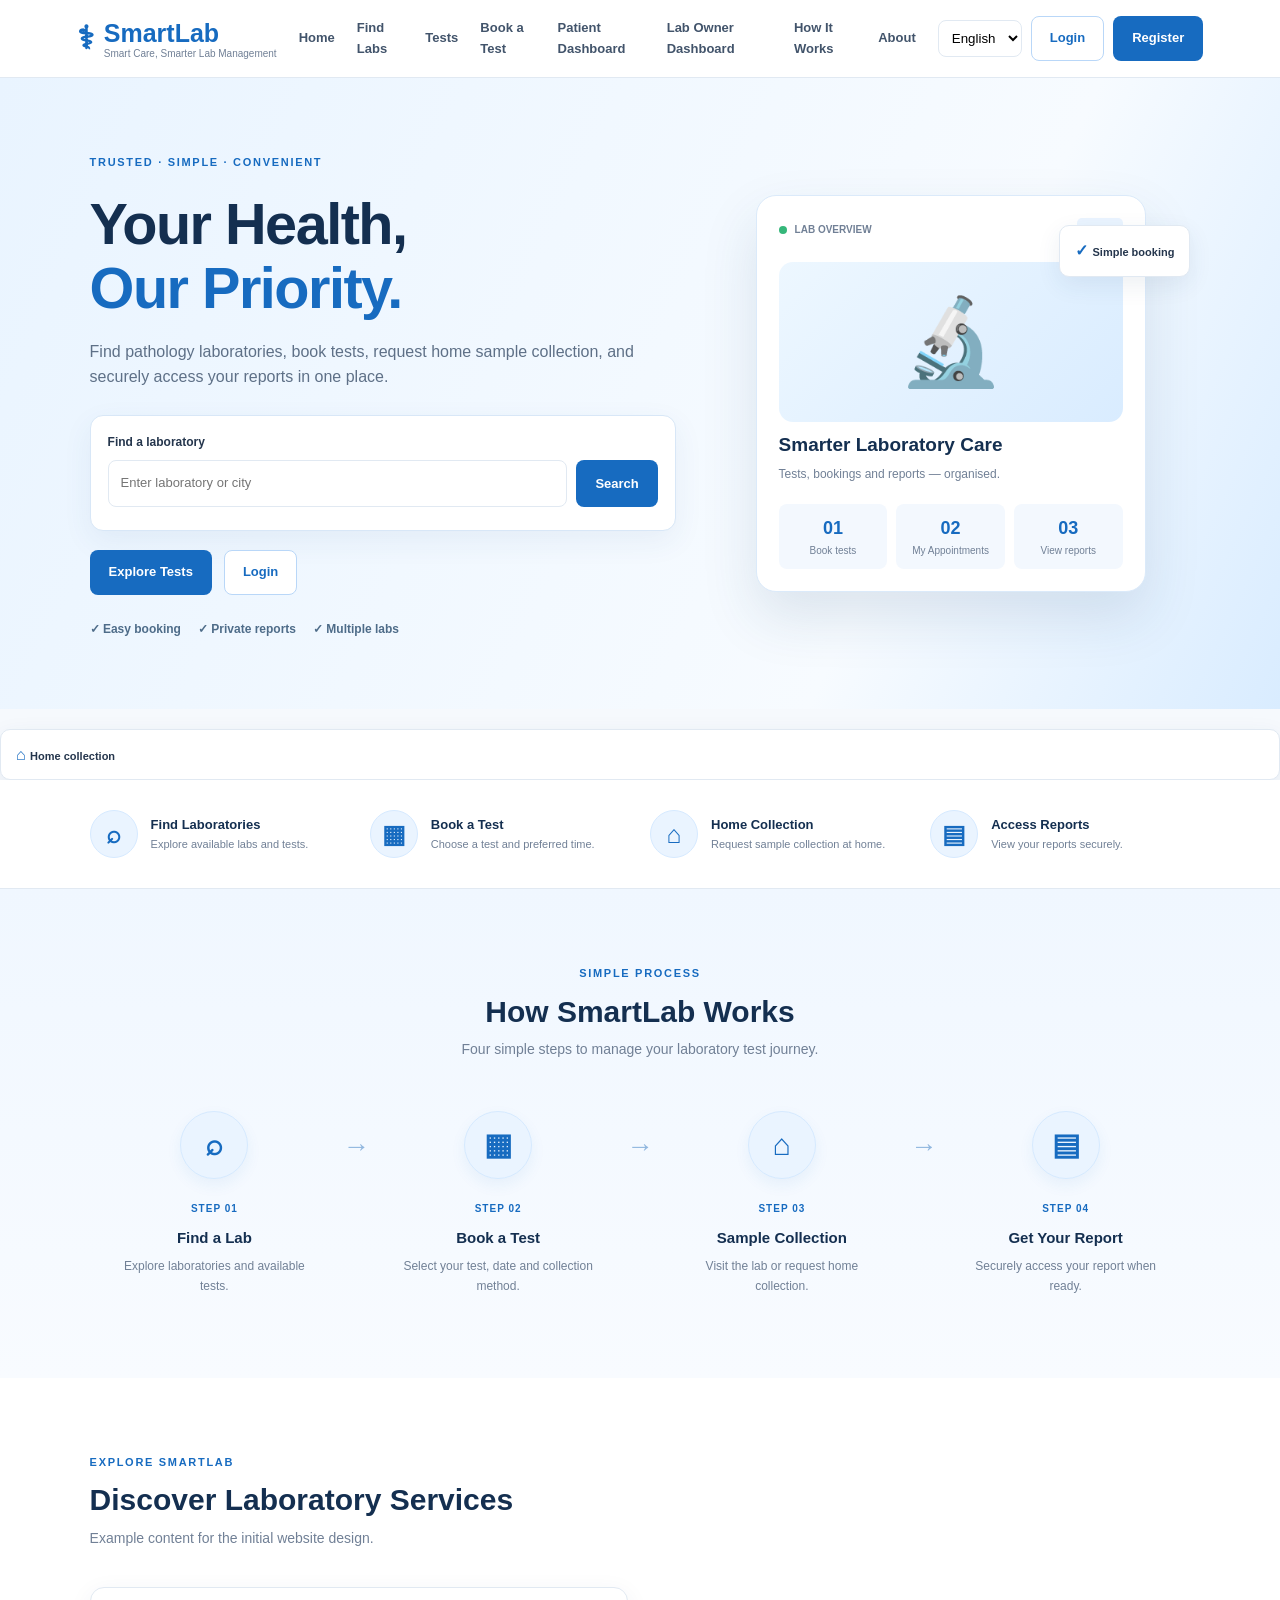
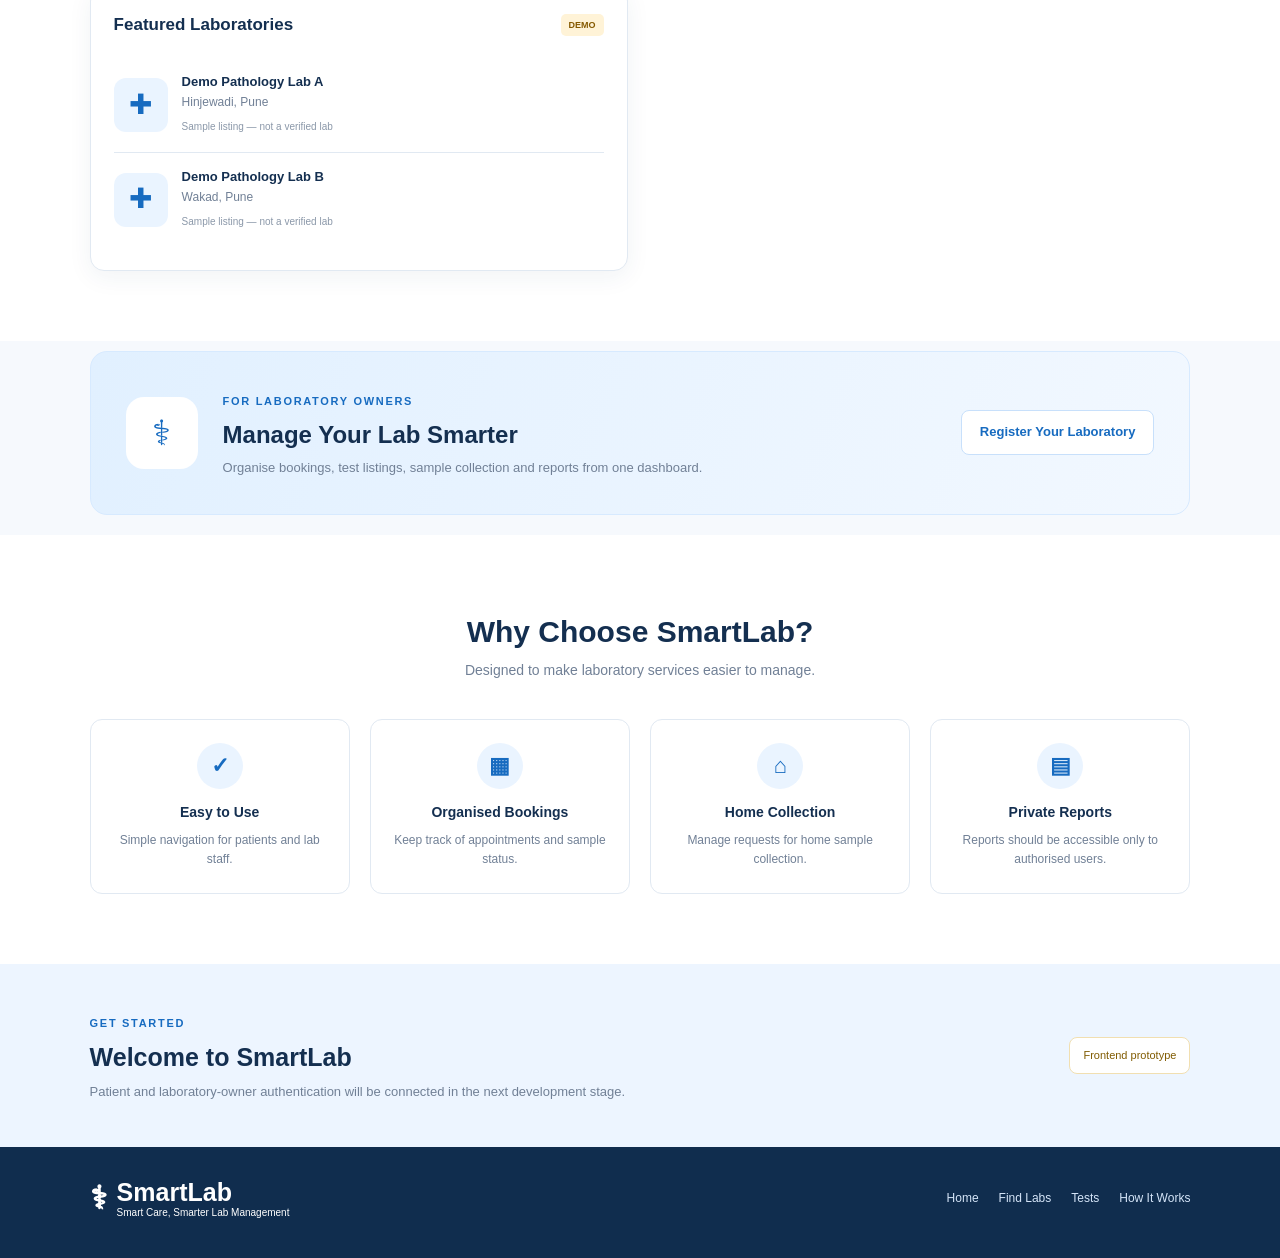
==== commit 10805f8b: "Fix HTML structure and formatting issues" ====
--- a/index.html
+++ b/index.html
@@ -10,7 +10,7 @@
   <script src="script.js"></script>
 </body>
 </html>
-<body>
+
 
 <header class="navbar">
   <a class="logo" href="#home">
@@ -33,10 +33,10 @@
 
   <div class="nav-actions">
    
-<select id="languageSelect" aria-label="Select language">
+<select id="languageSelect">
   <option value="en">English</option>
   <option value="mr">मराठी</option>
-  <option value="hi">हिन्दी</option>
+  <option value="hi">हिंदी</option>
 </select>
 
     <a class="btn outline" href="#login">Login</a>
@@ -95,9 +95,12 @@
         </div>
       </div>
       <div class="floating-card card-one">✓ <span>Simple booking</span></div>
-      <div class="floating-card card-two">⌂ <span>Home collection</span></div>
-    </div>
-  </section>
+    
+    </div>
+  </section>
+  <div class="home-collection-below">
+  <div class="floating-card card-two">⌂ <span>Home collection</span></div>
+</div>
 
   <section class="quick-features">
     <article><span class="feature-icon">⌕</span><div><h3>Find Laboratories</h3><p>Explore available labs and tests.</p></div></article>
--- a/style.css
+++ b/style.css
@@ -352,8 +352,8 @@
 }
 
 .card-two {
-  bottom: 20px;
-  left: 0;
+  position: static;
+  margin-top: 20px;
 }
 
 .quick-features {
--- a/style.css
+++ b/style.css
@@ -352,8 +352,8 @@
 }
 
 .card-two {
-  bottom: 20px;
-  left: 0;
+  position: static;
+  margin-top: 20px;
 }
 
 .quick-features {
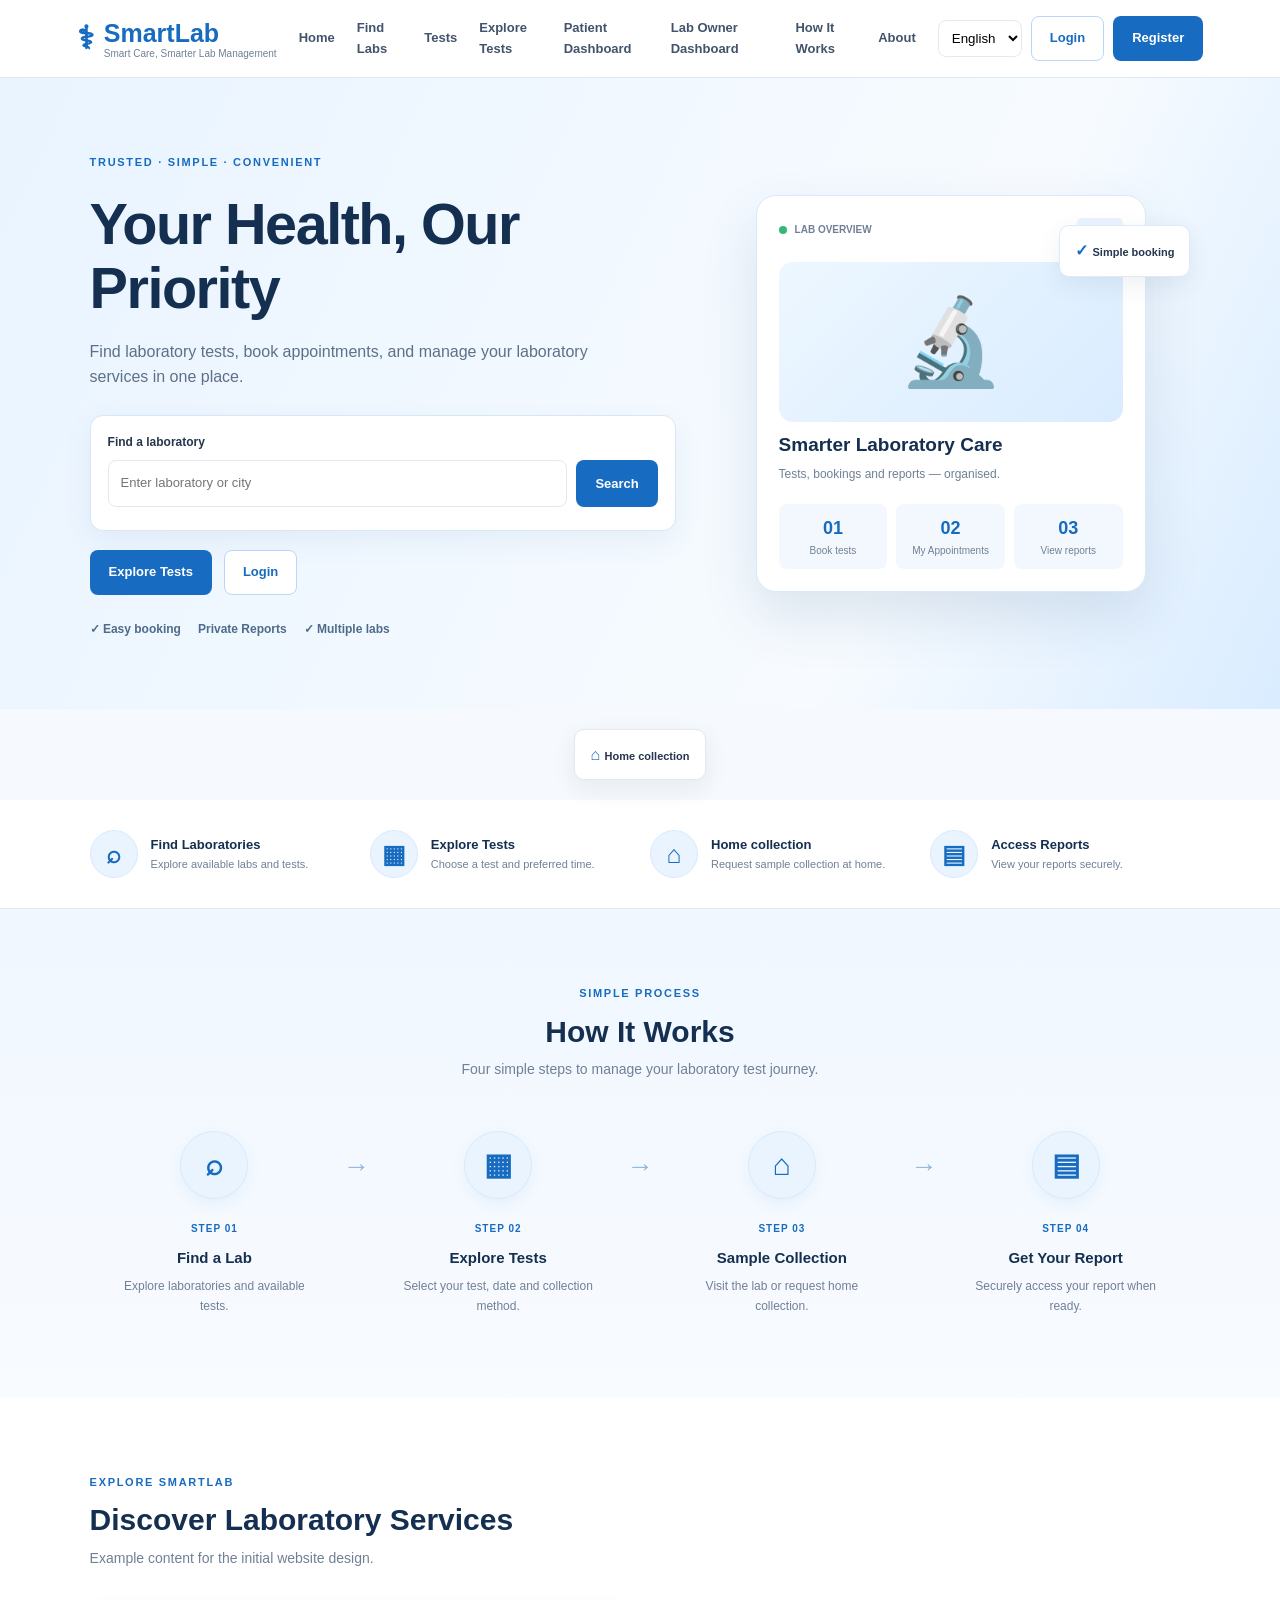
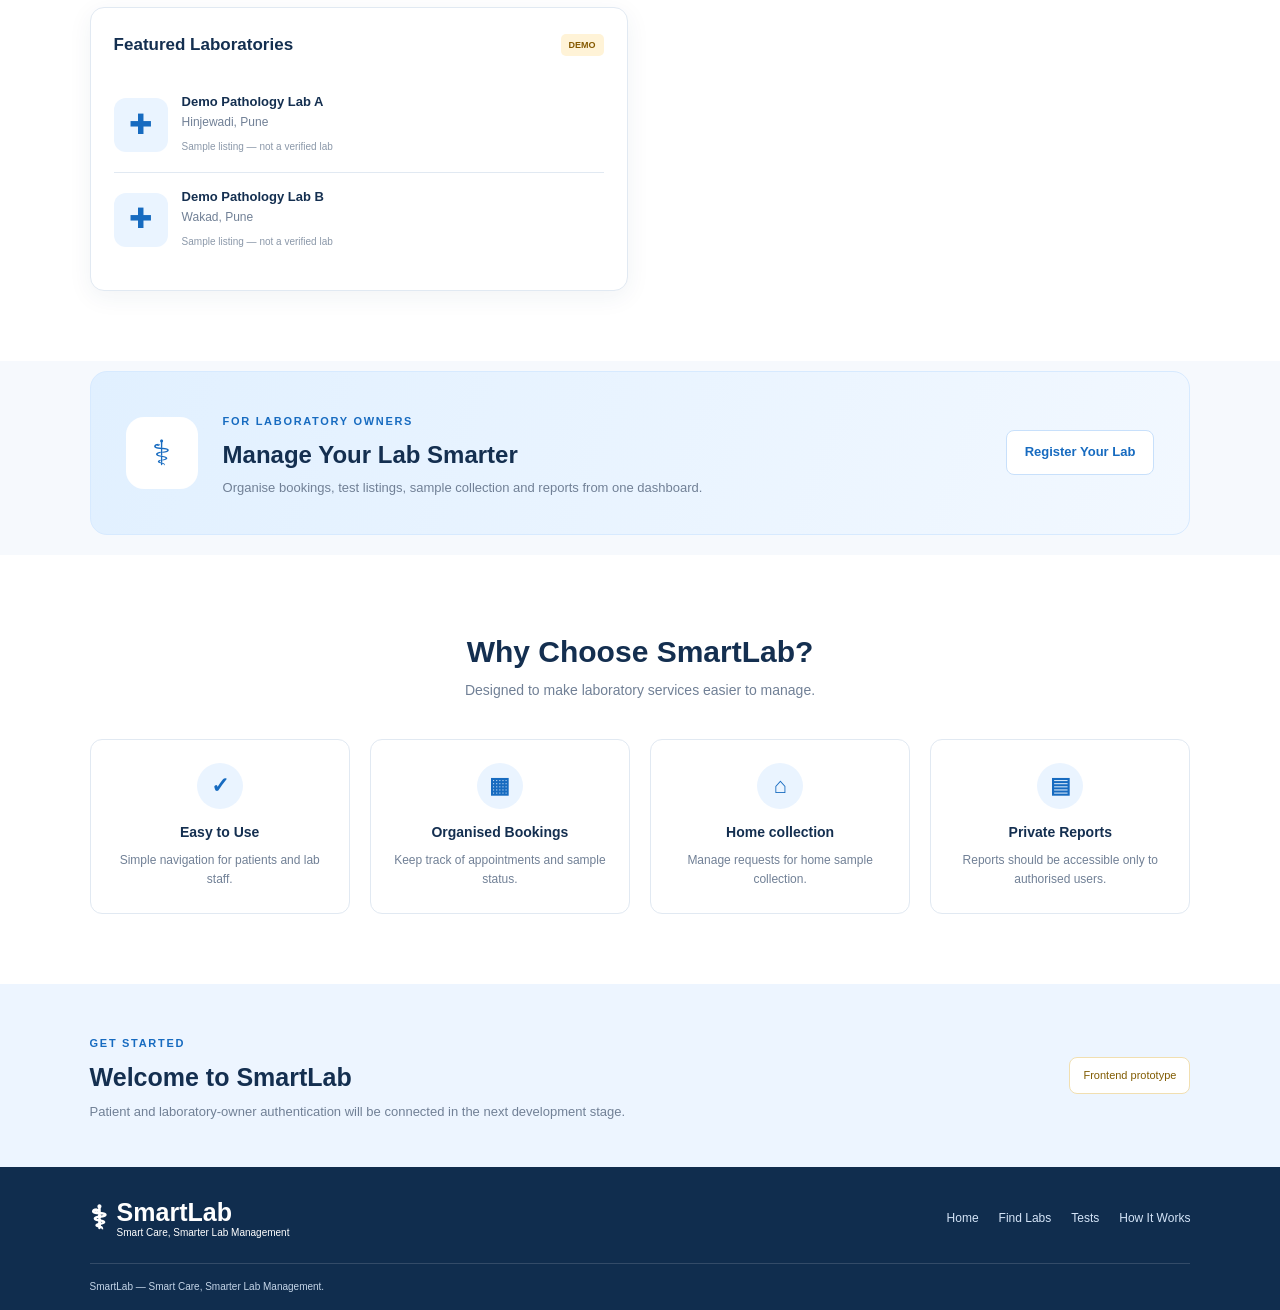
==== commit 80a8837f: "Update index.html" ====
--- a/index.html
+++ b/index.html
@@ -1,237 +1,410 @@
+
 <!DOCTYPE html>
 <html lang="en">
-<link rel="stylesheet" href="style.css">
 <head>
   <meta charset="UTF-8">
   <meta name="viewport" content="width=device-width, initial-scale=1.0">
   <title>SmartLab | Smart Healthcare</title>
   <link rel="stylesheet" href="style.css">
 </head>
-  <script src="script.js"></script>
-</body>
-</html>
-
+
+<body>
 
 <header class="navbar">
   <a class="logo" href="#home">
     <span class="logo-icon">⚕</span>
-    <span>SmartLab<small>Smart Care, Smarter Lab Management</small></span>
+    <span>
+      SmartLab
+      <small data-translate="tagline">Smart Care, Smarter Lab Management</small>
+    </span>
   </a>
 
-  
-<nav>
-  <a href="#home" data-translate="home">Home</a>
-  <a href="#labs" data-translate="findLabs">Find Labs</a>
-  <a href="tests.html" data-translate="tests">Tests</a>
-  <a href="booking.html" data-translate="bookTest">Book a Test</a>
-  <a href="patient-dashboard.html" data-translate="patientDashboard">Patient Dashboard</a>
-  <a href="lab-dashboard.html" data-translate="labDashboard">Lab Owner Dashboard</a>
-  <a href="#workflow" data-translate="howItWorks">How It Works</a>
-  <a href="#about" data-translate="about">About</a>
-</nav>
-
+  <nav>
+    <a href="#home" data-translate="home">Home</a>
+    <a href="#labs" data-translate="findLabs">Find Labs</a>
+    <a href="tests.html" data-translate="tests">Tests</a>
+    <a href="booking.html" data-translate="bookTest">Book a Test</a>
+    <a href="patient-dashboard.html" data-translate="patientDashboard">Patient Dashboard</a>
+    <a href="lab-dashboard.html" data-translate="labDashboard">Lab Owner Dashboard</a>
+    <a href="#workflow" data-translate="howItWorks">How It Works</a>
+    <a href="#about" data-translate="about">About</a>
+  </nav>
 
   <div class="nav-actions">
-   
-<select id="languageSelect">
-  <option value="en">English</option>
-  <option value="mr">मराठी</option>
-  <option value="hi">हिंदी</option>
-</select>
-
-    <a class="btn outline" href="#login">Login</a>
-    <a class="btn primary" href="#login">Register</a>
+    <select id="languageSelect" aria-label="Select language">
+      <option value="en">English</option>
+      <option value="mr">मराठी</option>
+      <option value="hi">हिंदी</option>
+    </select>
+
+    <a class="btn outline" href="#login" data-translate="login">Login</a>
+    <a class="btn primary" href="#login" data-translate="register">Register</a>
   </div>
 </header>
 
 <main>
+
+  <!-- Hero Section -->
   <section class="hero" id="home">
     <div class="hero-content">
-      <span class="eyebrow">TRUSTED · SIMPLE · CONVENIENT</span>
-      
-<h1 data-translate="heading">Your Health,<br><span>Our Priority.</span></h1>
-
-<p data-translate="description">
-  Find pathology laboratories, book tests, request home sample collection, and securely access your reports in one place.
-</p>
-
+
+      <span class="eyebrow" data-translate="heroEyebrow">
+        TRUSTED · SIMPLE · CONVENIENT
+      </span>
+
+      <h1 data-translate="heading">
+        Your Health,<br><span>Our Priority.</span>
+      </h1>
+
+      <p data-translate="description">
+        Find pathology laboratories, book tests, request home sample
+        collection, and securely access your reports in one place.
+      </p>
 
       <div class="search-panel">
-        <label for="labSearch">Find a laboratory</label>
+        <label for="labSearch" data-translate="searchLabel">
+          Find a laboratory
+        </label>
+
         <div class="search-row">
-          <input id="labSearch" type="text" placeholder="Enter laboratory or city">
-          <button class="btn primary" id="searchButton">Search</button>
+          <input
+            id="labSearch"
+            type="text"
+            placeholder="Enter laboratory or city"
+            data-translate-placeholder="searchPlaceholder"
+          >
+          <button class="btn primary" id="searchButton" data-translate="search">
+            Search
+          </button>
         </div>
+
         <small id="searchMessage" aria-live="polite"></small>
       </div>
 
       <div class="hero-actions">
-        <a class="btn primary" href="tests.html" data-translate="bookTest">Explore Tests</a>
+        <a class="btn primary" href="tests.html" data-translate="exploreTests">
+          Explore Tests
+        </a>
         <a class="btn outline" href="#login" data-translate="login">Login</a>
       </div>
 
       <div class="trust-line">
-        <span>✓ Easy booking</span>
-        <span>✓ Private reports</span>
-        <span>✓ Multiple labs</span>
-      </div>
+        <span data-translate="easyBooking">✓ Easy booking</span>
+        <span data-translate="privateReports">✓ Private reports</span>
+        <span data-translate="multipleLabs">✓ Multiple labs</span>
+      </div>
+
     </div>
 
     <div class="hero-visual">
       <div class="visual-circle"></div>
+
       <div class="lab-illustration">
         <div class="illustration-top">
           <span class="status-dot"></span>
-          <span>LAB OVERVIEW</span>
-          <span class="live-label">DEMO</span>
+          <span data-translate="labOverview">LAB OVERVIEW</span>
+          <span class="live-label" data-translate="demo">DEMO</span>
         </div>
+
         <div class="microscope">🔬</div>
-        <div class="visual-title">Smarter Laboratory Care</div>
-        <p>Tests, bookings and reports — organised.</p>
+
+        <div class="visual-title" data-translate="visualTitle">
+          Smarter Laboratory Care
+        </div>
+
+        <p data-translate="visualDescription">
+          Tests, bookings and reports — organised.
+        </p>
+
         <div class="mini-stats">
-          <div><strong>01</strong><small>Book tests</small></div>
-          <div><strong>02</strong><small>My Appointments</small></div>
-          <div><strong>03</strong><small>View reports</small></div>
+          <div>
+            <strong>01</strong>
+            <small data-translate="bookTests">Book tests</small>
+          </div>
+          <div>
+            <strong>02</strong>
+            <small data-translate="myAppointments">My Appointments</small>
+          </div>
+          <div>
+            <strong>03</strong>
+            <small data-translate="viewReports">View reports</small>
+          </div>
         </div>
       </div>
-      <div class="floating-card card-one">✓ <span>Simple booking</span></div>
-    
-    </div>
-  </section>
+
+      <div class="floating-card card-one">
+        ✓ <span data-translate="simpleBooking">Simple booking</span>
+      </div>
+    </div>
+  </section>
+
+  <!-- Home Collection Card -->
   <div class="home-collection-below">
-  <div class="floating-card card-two">⌂ <span>Home collection</span></div>
-</div>
-
+    <div class="floating-card card-two">
+      ⌂ <span data-translate="homeCollection">Home collection</span>
+    </div>
+  </div>
+
+  <!-- Quick Features -->
   <section class="quick-features">
-    <article><span class="feature-icon">⌕</span><div><h3>Find Laboratories</h3><p>Explore available labs and tests.</p></div></article>
-    <article><span class="feature-icon">▦</span><div><h3>Book a Test</h3><p>Choose a test and preferred time.</p></div></article>
-    <article><span class="feature-icon">⌂</span><div><h3>Home Collection</h3><p>Request sample collection at home.</p></div></article>
-    <article><span class="feature-icon">▤</span><div><h3>Access Reports</h3><p>View your reports securely.</p></div></article>
-  </section>
-
+
+    <article>
+      <span class="feature-icon">⌕</span>
+      <div>
+        <h3 data-translate="findLaboratories">Find Laboratories</h3>
+        <p data-translate="exploreLabs">Explore available labs and tests.</p>
+      </div>
+    </article>
+
+    <article>
+      <span class="feature-icon">▦</span>
+      <div>
+        <h3 data-translate="bookTest">Book a Test</h3>
+        <p data-translate="chooseTestTime">Choose a test and preferred time.</p>
+      </div>
+    </article>
+
+    <article>
+      <span class="feature-icon">⌂</span>
+      <div>
+        <h3 data-translate="homeCollection">Home Collection</h3>
+        <p data-translate="requestCollection">Request sample collection at home.</p>
+      </div>
+    </article>
+
+    <article>
+      <span class="feature-icon">▤</span>
+      <div>
+        <h3 data-translate="accessReports">Access Reports</h3>
+        <p data-translate="viewReportsSecurely">View your reports securely.</p>
+      </div>
+    </article>
+
+  </section>
+
+  <!-- How It Works -->
   <section class="section workflow-section" id="workflow">
     <div class="section-heading">
-      <span class="eyebrow">SIMPLE PROCESS</span>
+      <span class="eyebrow" data-translate="simpleProcess">SIMPLE PROCESS</span>
+
       <h2 data-translate="howItWorks">How SmartLab Works</h2>
-      <p>Four simple steps to manage your laboratory test journey.</p>
+
+      <p data-translate="workflowDescription">
+        Four simple steps to manage your laboratory test journey.
+      </p>
     </div>
 
     <div class="workflow">
+
       <article class="step">
         <div class="step-icon">⌕</div>
-        <span class="step-number">STEP 01</span>
-        <h3>Find a Lab</h3>
-        <p>Explore laboratories and available tests.</p>
+        <span class="step-number" data-translate="step01">STEP 01</span>
+        <h3 data-translate="findLab">Find a Lab</h3>
+        <p data-translate="findLabDescription">
+          Explore laboratories and available tests.
+        </p>
       </article>
 
       <div class="step-arrow" aria-hidden="true">→</div>
 
       <article class="step">
         <div class="step-icon">▦</div>
-        <span class="step-number">STEP 02</span>
-        <h3>Book a Test</h3>
-        <p>Select your test, date and collection method.</p>
+        <span class="step-number" data-translate="step02">STEP 02</span>
+        <h3 data-translate="bookTest">Book a Test</h3>
+        <p data-translate="bookTestDescription">
+          Select your test, date and collection method.
+        </p>
       </article>
 
       <div class="step-arrow" aria-hidden="true">→</div>
 
       <article class="step">
         <div class="step-icon">⌂</div>
-        <span class="step-number">STEP 03</span>
-        <h3>Sample Collection</h3>
-        <p>Visit the lab or request home collection.</p>
+        <span class="step-number" data-translate="step03">STEP 03</span>
+        <h3 data-translate="sampleCollection">Sample Collection</h3>
+        <p data-translate="sampleCollectionDescription">
+          Visit the lab or request home collection.
+        </p>
       </article>
 
       <div class="step-arrow" aria-hidden="true">→</div>
 
       <article class="step">
         <div class="step-icon">▤</div>
-        <span class="step-number">STEP 04</span>
-        <h3>Get Your Report</h3>
-        <p>Securely access your report when ready.</p>
-      </article>
-    </div>
-  </section>
-
+        <span class="step-number" data-translate="step04">STEP 04</span>
+        <h3 data-translate="getReport">Get Your Report</h3>
+        <p data-translate="getReportDescription">
+          Securely access your report when ready.
+        </p>
+      </article>
+
+    </div>
+  </section>
+
+  <!-- Laboratory Discovery -->
   <section class="section discovery-section" id="labs">
     <div class="section-heading left-heading">
-      <span class="eyebrow">EXPLORE SMARTLAB</span>
-      <h2>Discover Laboratory Services</h2>
-      <p>Example content for the initial website design.</p>
+      <span class="eyebrow" data-translate="exploreSmartLab">EXPLORE SMARTLAB</span>
+
+      <h2 data-translate="discoverServices">Discover Laboratory Services</h2>
+
+      <p data-translate="exampleContent">
+        Example content for the initial website design.
+      </p>
     </div>
 
     <div class="discovery-grid">
       <div class="panel">
+
         <div class="panel-heading">
-          <h3>Featured Laboratories</h3>
-          <span class="demo-badge">DEMO</span>
+          <h3 data-translate="featuredLabs">Featured Laboratories</h3>
+          <span class="demo-badge" data-translate="demo">DEMO</span>
         </div>
+
         <article class="lab-card">
           <div class="lab-symbol">✚</div>
           <div class="lab-info">
-            <h4>Demo Pathology Lab A</h4>
-            <p>Hinjewadi, Pune</p>
-            <small>Sample listing — not a verified lab</small>
+            <h4 data-translate="demoLabA">Demo Pathology Lab A</h4>
+            <p data-translate="hinjewadiPune">Hinjewadi, Pune</p>
+            <small data-translate="sampleListing">
+              Sample listing — not a verified lab
+            </small>
           </div>
         </article>
+
         <article class="lab-card">
           <div class="lab-symbol">✚</div>
           <div class="lab-info">
-            <h4>Demo Pathology Lab B</h4>
-            <p>Wakad, Pune</p>
-            <small>Sample listing — not a verified lab</small>
+            <h4 data-translate="demoLabB">Demo Pathology Lab B</h4>
+            <p data-translate="wakadPune">Wakad, Pune</p>
+            <small data-translate="sampleListing">
+              Sample listing — not a verified lab
+            </small>
           </div>
         </article>
-      </div>
-
-      
-    </div>
-  </section>
-
+
+      </div>
+    </div>
+  </section>
+
+  <!-- Laboratory Owner Banner -->
   <section class="owner-banner" id="about">
     <div class="owner-symbol">⚕</div>
+
     <div>
-      <span class="eyebrow">FOR LABORATORY OWNERS</span>
-      <h2>Manage Your Lab Smarter</h2>
-      <p>Organise bookings, test listings, sample collection and reports from one dashboard.</p>
-    </div>
-    <a href="#login" class="btn white-btn">Register Your Laboratory</a>
-  </section>
-
+      <span class="eyebrow" data-translate="forLabOwners">
+        FOR LABORATORY OWNERS
+      </span>
+
+      <h2 data-translate="manageLab">
+        Manage Your Lab Smarter
+      </h2>
+
+      <p data-translate="manageLabDescription">
+        Organise bookings, test listings, sample collection and reports
+        from one dashboard.
+      </p>
+    </div>
+
+    <a href="#login" class="btn white-btn" data-translate="registerLab">
+      Register Your Laboratory
+    </a>
+  </section>
+
+  <!-- Benefits -->
   <section class="section benefits">
     <div class="section-heading">
-      <h2>Why Choose SmartLab?</h2>
-      <p>Designed to make laboratory services easier to manage.</p>
-    </div>
+      <h2 data-translate="whySmartLab">Why Choose SmartLab?</h2>
+      <p data-translate="benefitsDescription">
+        Designed to make laboratory services easier to manage.
+      </p>
+    </div>
+
     <div class="benefit-grid">
-      <article><span>✓</span><h3>Easy to Use</h3><p>Simple navigation for patients and lab staff.</p></article>
-      <article><span>▦</span><h3>Organised Bookings</h3><p>Keep track of appointments and sample status.</p></article>
-      <article><span>⌂</span><h3>Home Collection</h3><p>Manage requests for home sample collection.</p></article>
-      <article><span>▤</span><h3>Private Reports</h3><p>Reports should be accessible only to authorised users.</p></article>
-    </div>
-  </section>
-
+
+      <article>
+        <span>✓</span>
+        <h3 data-translate="easyToUse">Easy to Use</h3>
+        <p data-translate="easyToUseDescription">
+          Simple navigation for patients and lab staff.
+        </p>
+      </article>
+
+      <article>
+        <span>▦</span>
+        <h3 data-translate="organisedBookings">Organised Bookings</h3>
+        <p data-translate="organisedBookingsDescription">
+          Keep track of appointments and sample status.
+        </p>
+      </article>
+
+      <article>
+        <span>⌂</span>
+        <h3 data-translate="homeCollection">Home Collection</h3>
+        <p data-translate="homeCollectionDescription">
+          Manage requests for home sample collection.
+        </p>
+      </article>
+
+      <article>
+        <span>▤</span>
+        <h3 data-translate="privateReports">Private Reports</h3>
+        <p data-translate="privateReportsDescription">
+          Reports should be accessible only to authorised users.
+        </p>
+      </article>
+
+    </div>
+  </section>
+
+  <!-- Login Information -->
   <section class="login-area" id="login">
     <div>
-      <span class="eyebrow">GET STARTED</span>
-      <h2>Welcome to SmartLab</h2>
-      <p>Patient and laboratory-owner authentication will be connected in the next development stage.</p>
-    </div>
-    <span class="setup-label">Frontend prototype</span>
-  </section>
+      <span class="eyebrow" data-translate="getStarted">GET STARTED</span>
+
+      <h2 data-translate="welcomeSmartLab">Welcome to SmartLab</h2>
+
+      <p data-translate="authenticationNotice">
+        Patient and laboratory-owner authentication will be connected
+        in the next development stage.
+      </p>
+    </div>
+
+    <span class="setup-label" data-translate="frontendPrototype">
+      Frontend prototype
+    </span>
+  </section>
+
 </main>
 
+<!-- Footer -->
 <footer>
   <div class="footer-main">
+
     <a class="logo footer-logo" href="#home">
       <span class="logo-icon">⚕</span>
-      <span>SmartLab<small>Smart Care, Smarter Lab Management</small></span>
+      <span>
+        SmartLab
+        <small data-translate="tagline">Smart Care, Smarter Lab Management</small>
+      </span>
     </a>
+
     <div class="footer-links">
-  <a href="#home" data-translate="home">Home</a>
-  <a href="#labs" data-translate="findLabs">Find Labs</a>
-  <a href="tests.html" data-translate="tests">Tests</a>
-  <a href="#workflow" data-translate="howItWorks">How It Works</a>
-</div>
+      <a href="#home" data-translate="home">Home</a>
+      <a href="#labs" data-translate="findLabs">Find Labs</a>
+      <a href="tests.html" data-translate="tests">Tests</a>
+      <a href="#workflow" data-translate="howItWorks">How It Works</a>
+    </div>
+
   </div>
-  <div
+
+  <div class="footer-bottom">
+    <p data-translate="footerCopyright">
+      SmartLab — Smart Care, Smarter Lab Management.
+    </p>
+  </div>
+</footer>
+
+<script src="script.js"></script>
+</body>
+</html>
--- a/style.css
+++ b/style.css
@@ -919,3 +919,13 @@
   bottom: 30px;
   z-index: 2;
 }
+.home-collection-below {
+  display: flex;
+  justify-content: center;
+  padding: 20px 0;
+}
+
+.home-collection-below .card-two {
+  position: static;
+  margin: 0;
+}
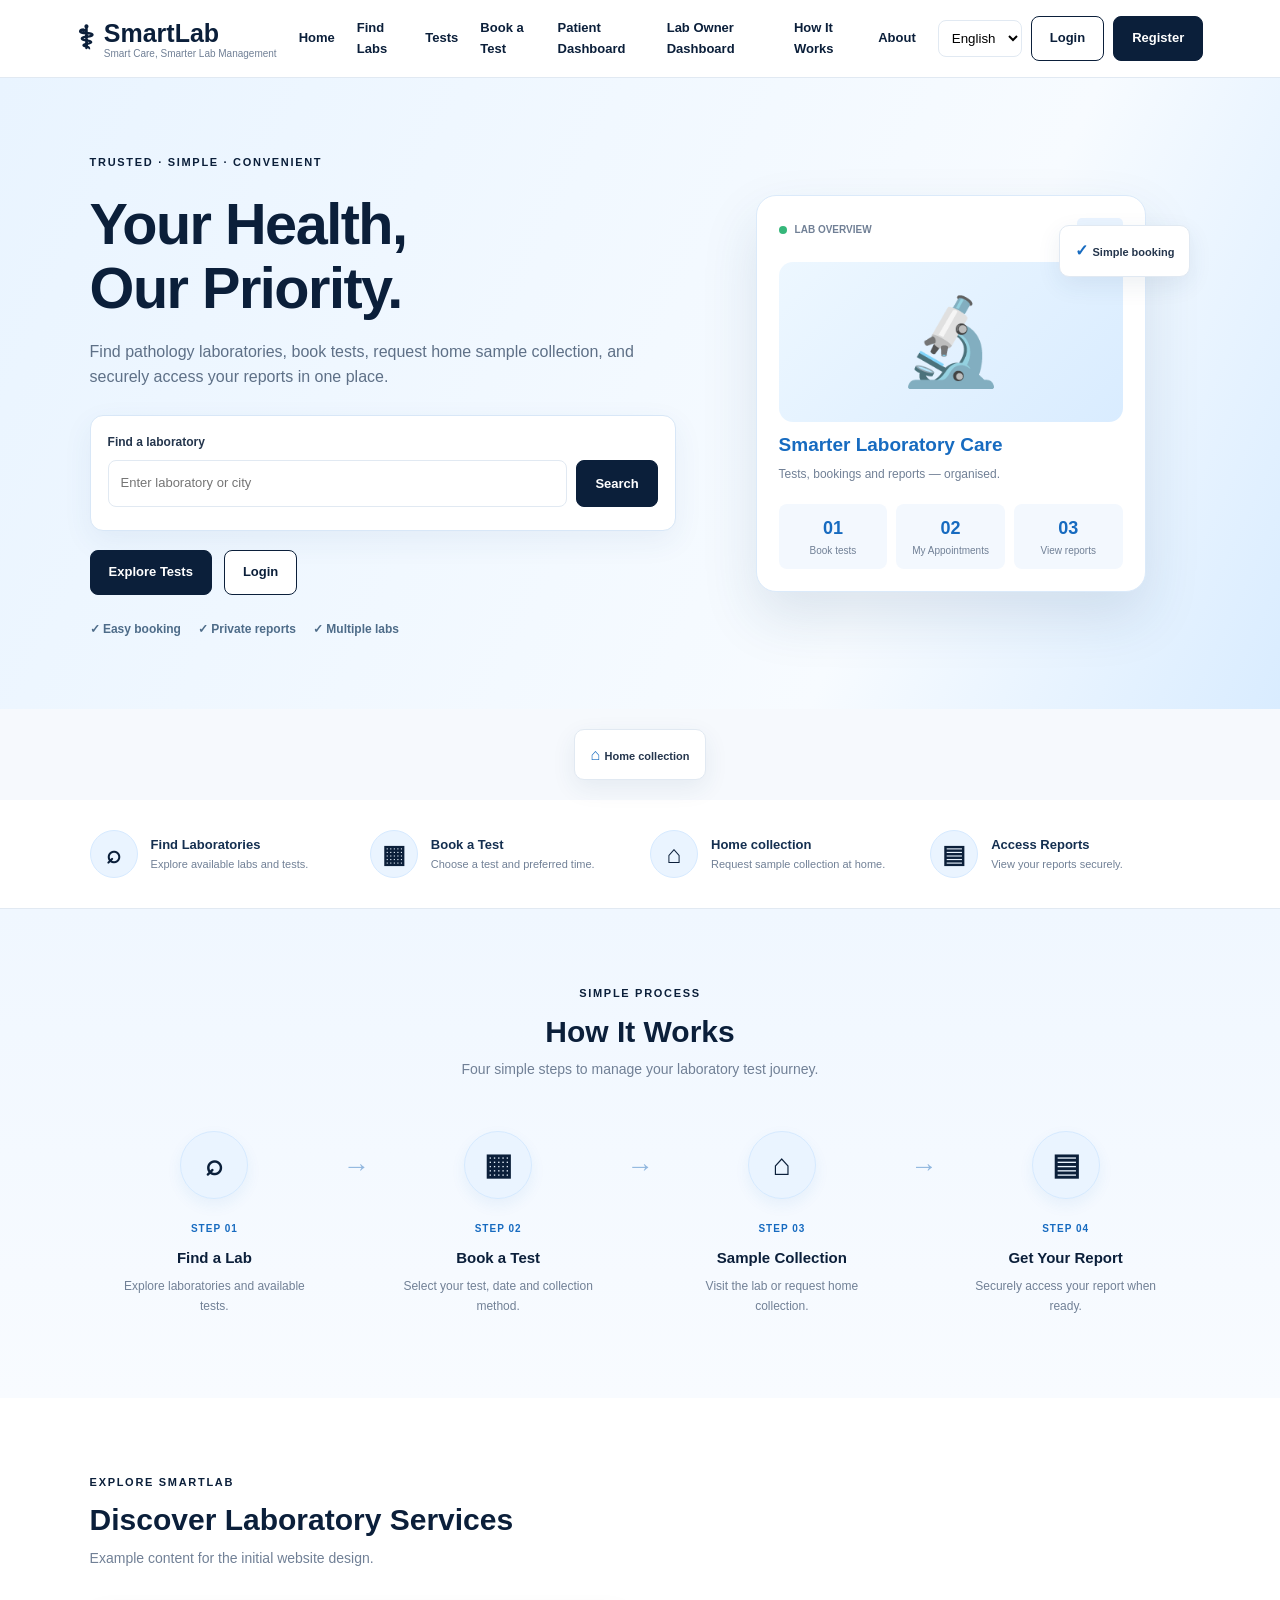
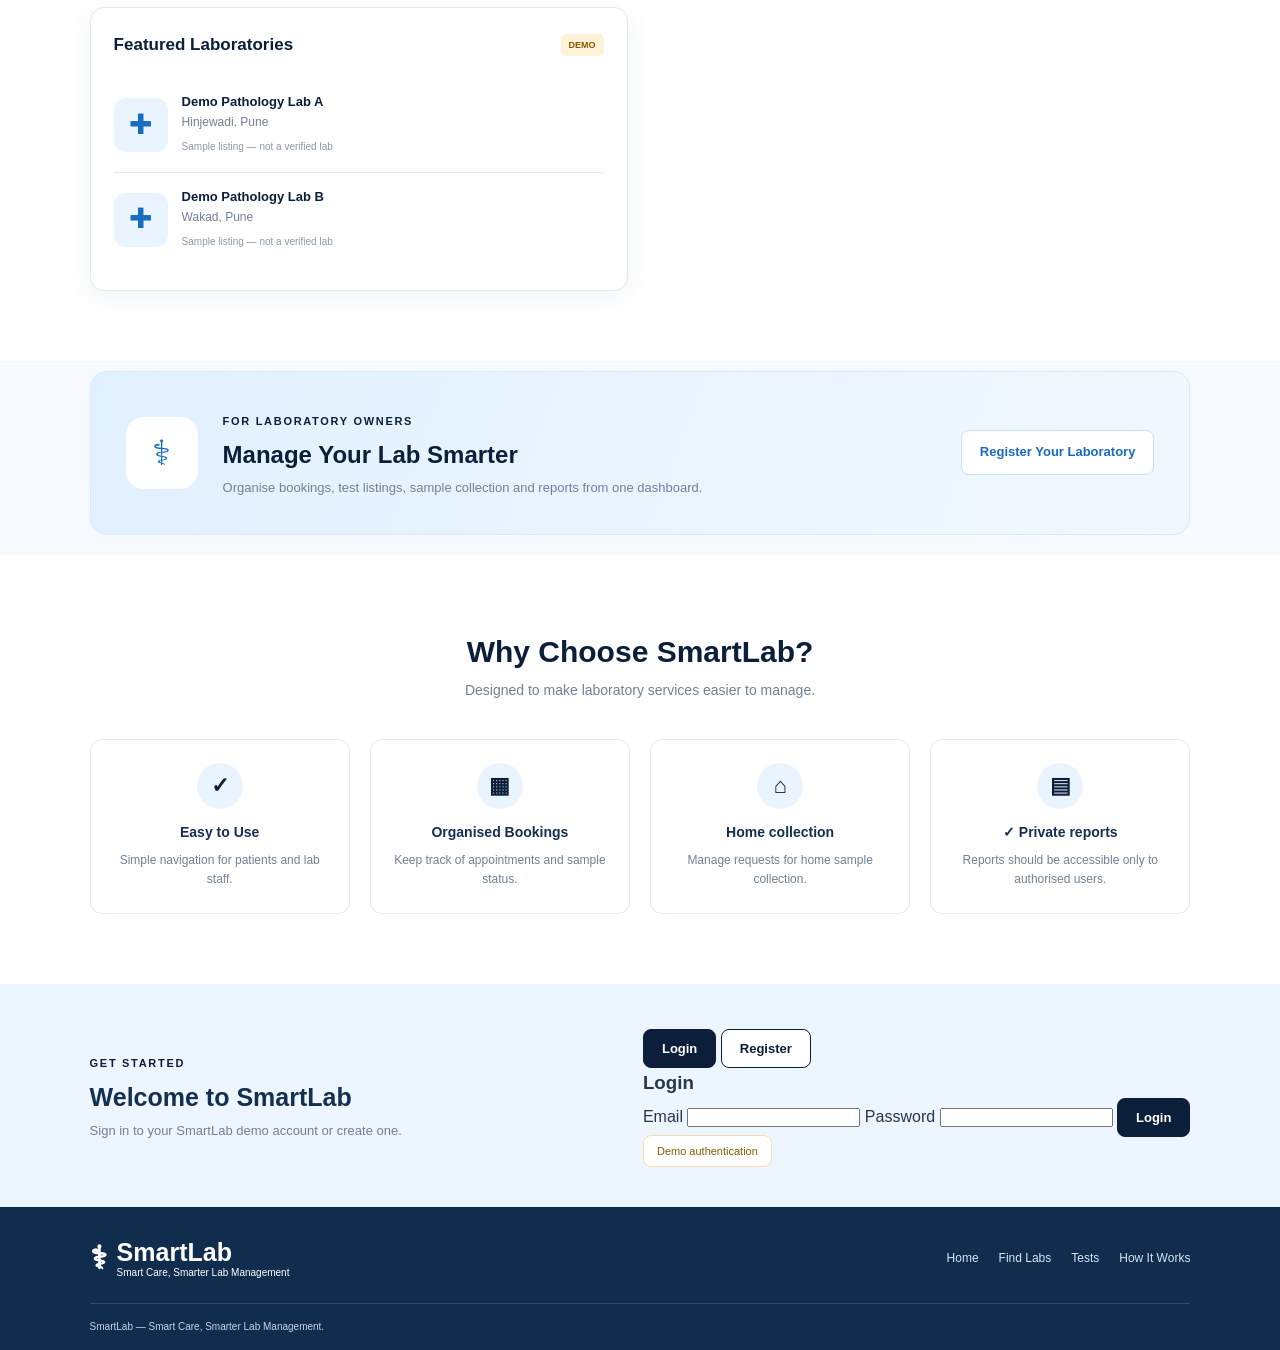
==== commit 195d9190: "Update index.html" ====
--- a/index.html
+++ b/index.html
@@ -358,22 +358,60 @@
   </section>
 
   <!-- Login Information -->
-  <section class="login-area" id="login">
-    <div>
-      <span class="eyebrow" data-translate="getStarted">GET STARTED</span>
-
-      <h2 data-translate="welcomeSmartLab">Welcome to SmartLab</h2>
-
-      <p data-translate="authenticationNotice">
-        Patient and laboratory-owner authentication will be connected
-        in the next development stage.
-      </p>
-    </div>
-
-    <span class="setup-label" data-translate="frontendPrototype">
-      Frontend prototype
-    </span>
-  </section>
+ 
+<section class="login-area" id="login">
+  <div>
+    <span class="eyebrow" data-translate="getStarted">GET STARTED</span>
+    <h2 data-translate="welcomeSmartLab">Welcome to SmartLab</h2>
+    <p>Sign in to your SmartLab demo account or create one.</p>
+  </div>
+
+  <div class="auth-forms">
+    <div class="auth-tabs">
+      <button type="button" id="showLogin" class="btn primary">Login</button>
+      <button type="button" id="showRegister" class="btn outline">Register</button>
+    </div>
+
+    <form id="loginForm">
+      <h3>Login</h3>
+
+      <label for="loginEmail">Email</label>
+      <input type="email" id="loginEmail" required>
+
+      <label for="loginPassword">Password</label>
+      <input type="password" id="loginPassword" required>
+
+      <button type="submit" class="btn primary">Login</button>
+      <p id="loginMessage" role="status"></p>
+    </form>
+
+    <form id="registerForm" hidden>
+      <h3>Create Account</h3>
+
+      <label for="registerName">Full Name</label>
+      <input type="text" id="registerName" required>
+
+      <label for="registerEmail">Email</label>
+      <input type="email" id="registerEmail" required>
+
+      <label for="registerPassword">Password</label>
+      <input type="password" id="registerPassword" minlength="6" required>
+
+      <label for="registerRole">Account Type</label>
+      <select id="registerRole" required>
+        <option value="">Select account type</option>
+        <option value="patient">Patient</option>
+        <option value="labOwner">Laboratory Owner</option>
+      </select>
+
+      <button type="submit" class="btn primary">Register</button>
+      <p id="registerMessage" role="status"></p>
+    </form>
+
+    <span class="setup-label">Demo authentication</span>
+  </div>
+</section>
+
 
 </main>
 
--- a/style.css
+++ b/style.css
@@ -51,7 +51,7 @@
   display: flex;
   align-items: center;
   gap: 10px;
-  color: var(--blue);
+  color: var(--navy);
   font-size: 25px;
   font-weight: 800;
   line-height: 1.2;
@@ -155,7 +155,7 @@
 }
 
 .hero h1 {
-  color: var(--navy);
+  color: var(--blue);
   font-size: clamp(38px, 4.5vw, 58px);
   line-height: 1.12;
   margin: 18px 0;
@@ -291,7 +291,7 @@
 .visual-title {
   font-size: 19px;
   font-weight: 800;
-  color: var(--navy);
+  color: var(--blue);
 }
 
 .lab-illustration > p {
@@ -376,7 +376,7 @@
   flex-shrink: 0;
   display: grid;
   place-items: center;
-  color: var(--blue);
+  color: var(--navy);
   background: var(--pale);
   border: 1px solid #d6eaff;
   border-radius: 50%;
@@ -929,3 +929,43 @@
   position: static;
   margin: 0;
 }
+/* Dark navy blue theme for Index page */
+
+:root {
+  --primary: #0B1F3A;
+  --primary-color: #0B1F3A;
+  --navy-blue: #0B1F3A;
+}
+
+.navbar .logo,
+.navbar .logo span,
+.navbar nav a,
+.hero h1,
+.hero h1 span,
+.eyebrow,
+.section-heading h2,
+.owner-banner h2,
+.benefits h2,
+.lab-info h4,
+.step h3,
+.panel-heading h3,
+.feature-icon,
+.step-icon,
+.benefit-grid article > span {
+  color: #0B1F3A !important;
+}
+
+.btn.primary {
+  background-color: #0B1F3A !important;
+  border-color: #0B1F3A !important;
+  color: #FFFFFF !important;
+}
+
+.btn.primary:hover {
+  background-color: #17365C !important;
+}
+
+.btn.outline {
+  color: #0B1F3A !important;
+  border-color: #0B1F3A !important;
+}
